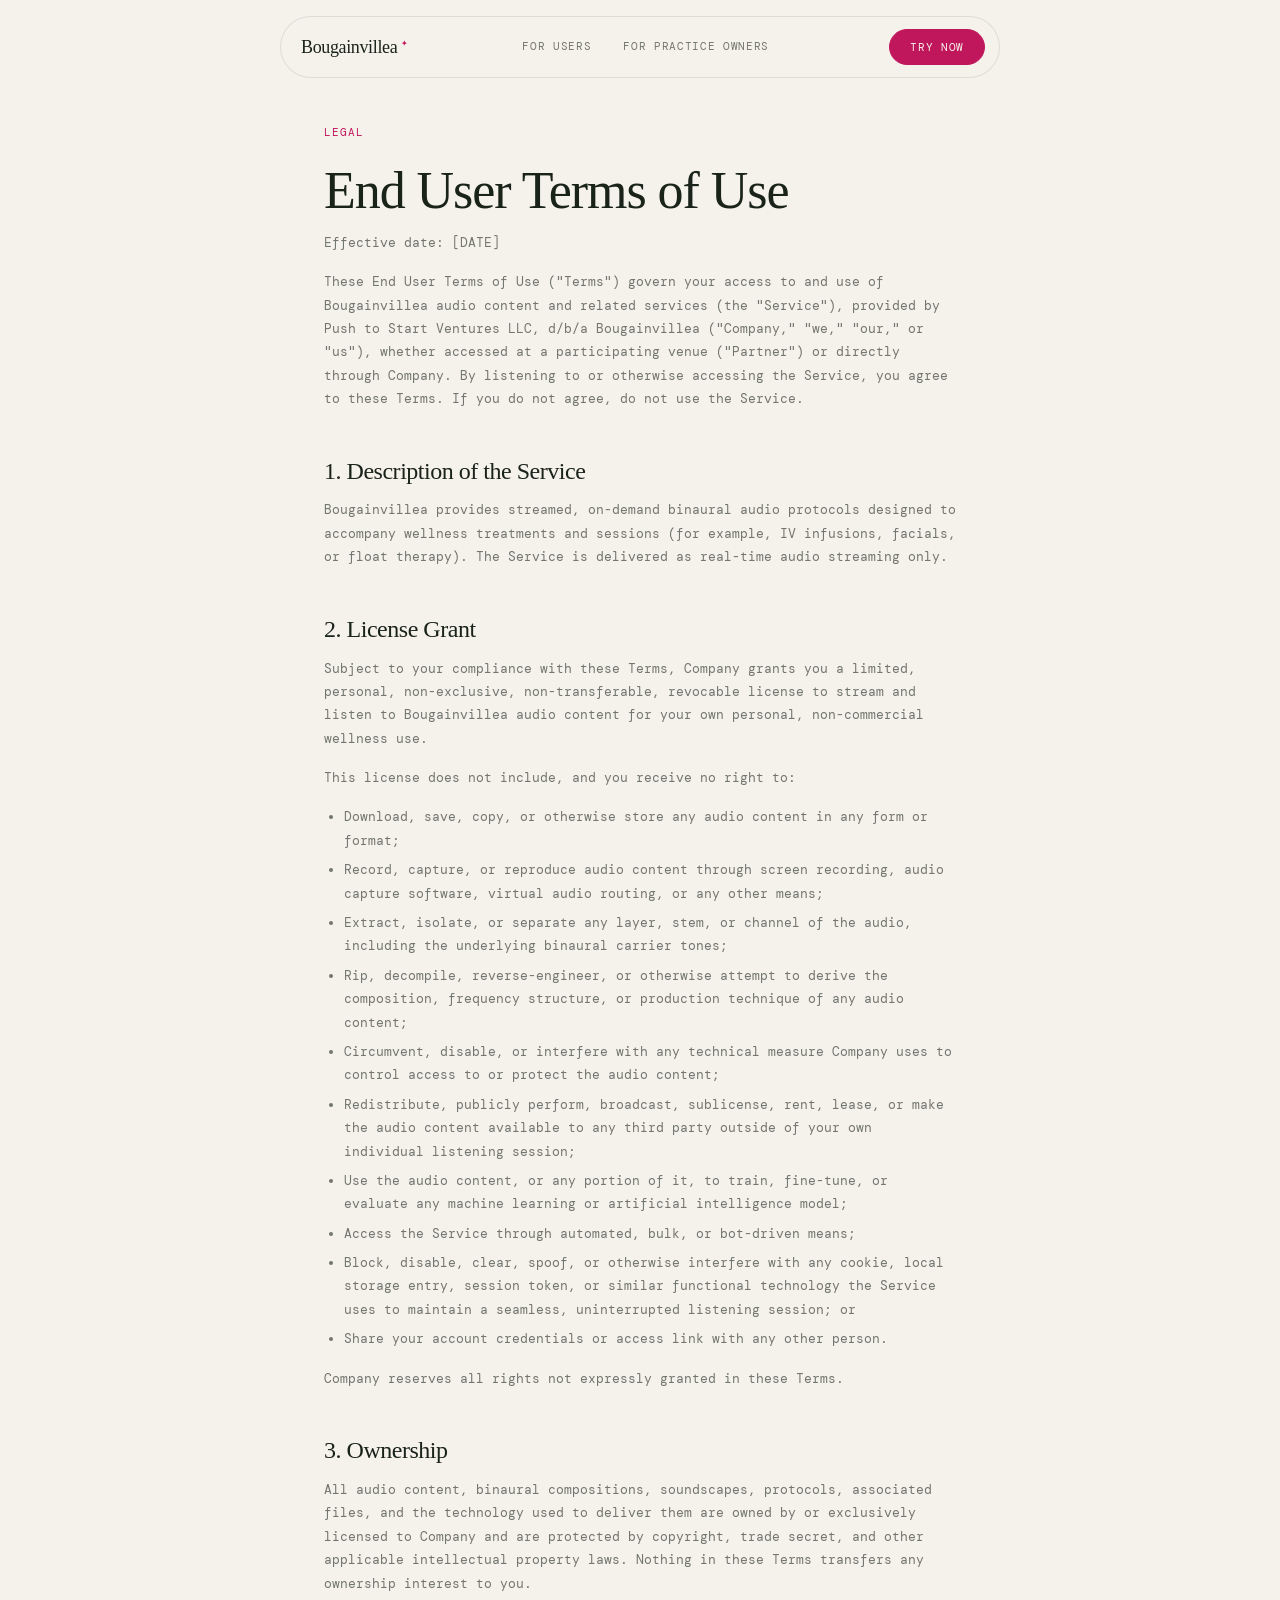
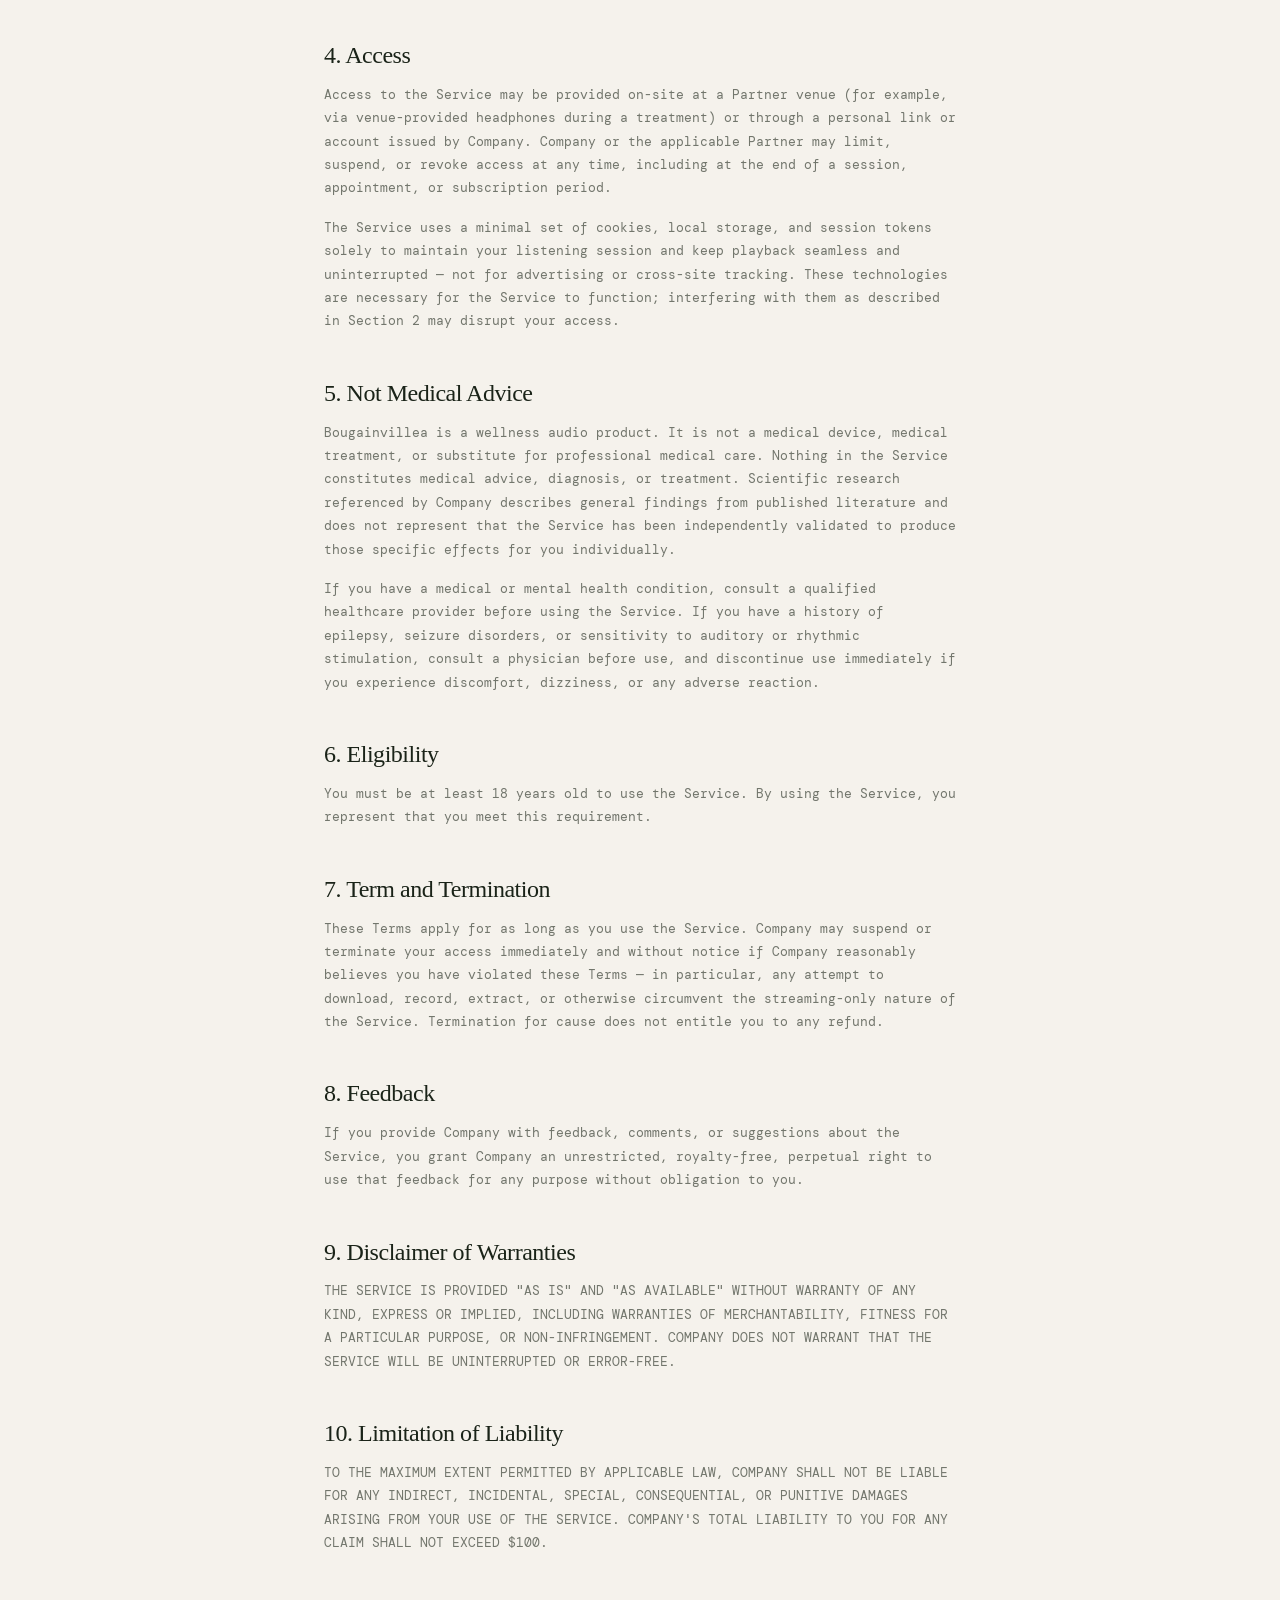
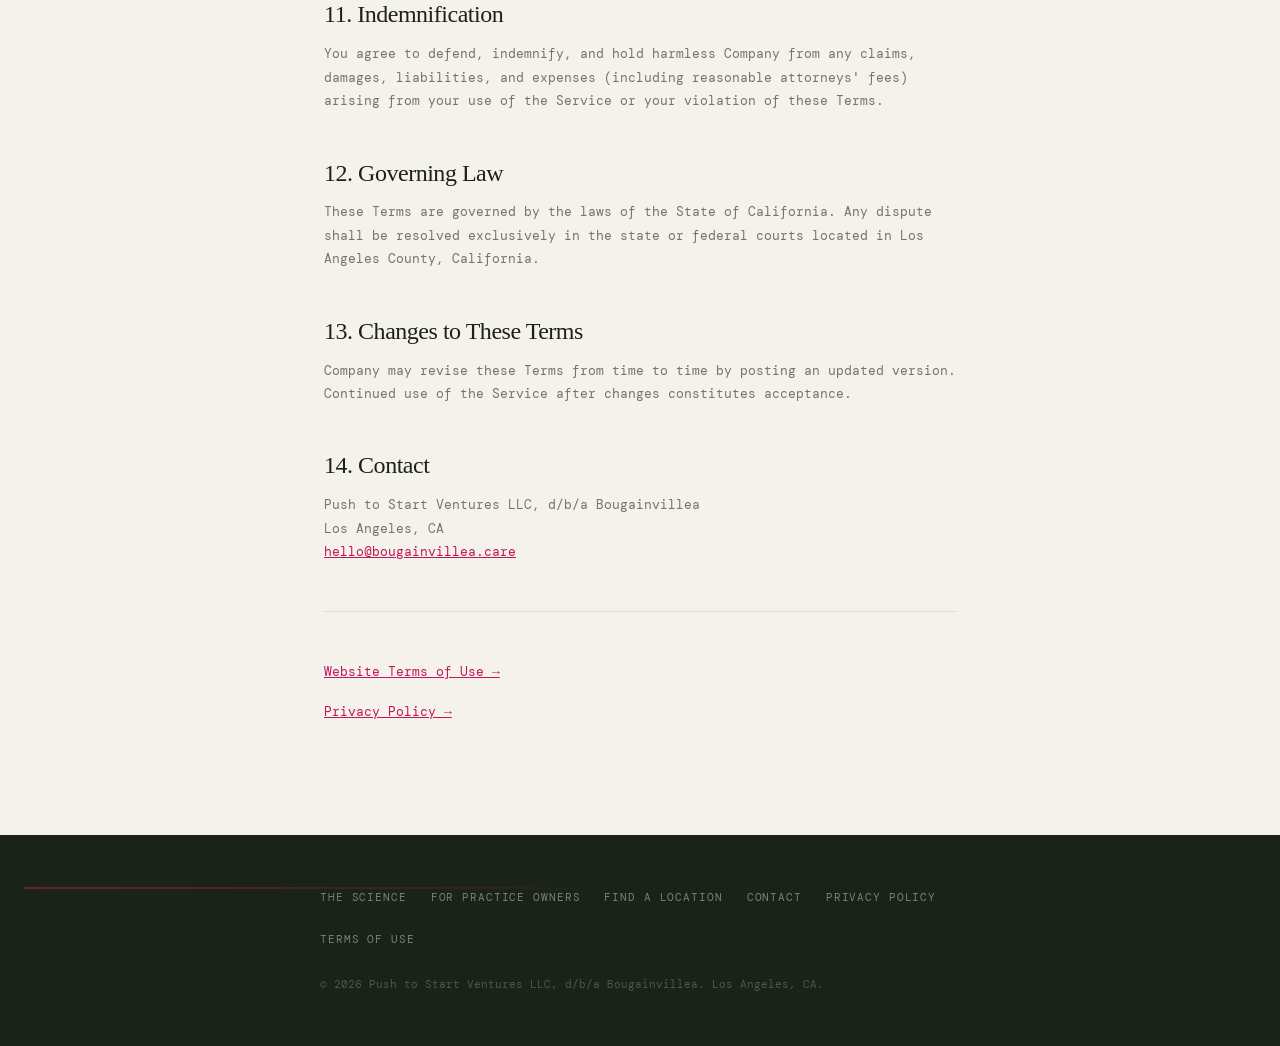
==== end-user-terms.html @ 132692da "Pre-launch fixes: entity name, contact email, terms rewrite, disclaimer - Fix mailto:hello@bougainvi" ====
<!DOCTYPE html>
<html lang="en">
<head>
  <meta charset="UTF-8" />
  <meta name="viewport" content="width=device-width, initial-scale=1.0" />
  <title>End User Terms of Use — Bougainvillea</title>
  <meta name="description" content="Terms governing listening sessions with the Bougainvillea audio product." />
  <link rel="stylesheet" href="css/style.css" />
  <style>
    .legal { max-width: 680px; margin: 0 auto; padding: calc(var(--nav-h) + 64px) 24px 96px; }
    .legal__eyebrow { font-family: var(--mono); font-size: 11px; letter-spacing: 0.10em; text-transform: uppercase; color: var(--bloom); display: block; margin-bottom: 20px; }
    .legal__title { font-family: var(--serif); font-size: clamp(36px, 6vw, 52px); font-weight: 400; line-height: 1.1; color: var(--ink); margin-bottom: 12px; }
    .legal__date { font-family: var(--mono); font-size: 11px; color: var(--ink-60); margin-bottom: 56px; }
    .legal h2 { font-family: var(--serif); font-size: 24px; font-weight: 500; color: var(--ink); margin: 48px 0 14px; }
    .legal p { font-family: var(--mono); font-size: 13px; line-height: 1.8; color: var(--ink-60); margin-bottom: 16px; }
    .legal ul { font-family: var(--mono); font-size: 13px; line-height: 1.8; color: var(--ink-60); padding-left: 20px; margin-bottom: 16px; }
    .legal ul li { margin-bottom: 6px; }
    .legal a { color: var(--bloom); text-decoration: underline; }
    .legal hr { border: none; border-top: 1px solid var(--ink-10); margin: 48px 0; }
  </style>
</head>
<body>

  <nav class="nav" aria-label="Main navigation">
    <div class="nav__row">
      <a href="index.html" class="nav__logo">Bougainvillea</a>
      <div class="nav__links">
        <a href="index.html" class="nav__tab">For Users</a>
        <a href="operators.html" class="nav__tab">For Practice Owners</a>
      </div>
      <button class="nav__cta" onclick="window.location='index.html'">Try Now</button>
    </div>
  </nav>

  <main>
    <div class="legal">

      <span class="legal__eyebrow">Legal</span>
      <h1 class="legal__title">End User Terms of Use</h1>
      <p class="legal__date">Effective date: [DATE]</p>

      <p>These End User Terms of Use ("Terms") govern your access to and use of Bougainvillea audio content and related services (the "Service"), provided by Push to Start Ventures LLC, d/b/a Bougainvillea ("Company," "we," "our," or "us"), whether accessed at a participating venue ("Partner") or directly through Company. By listening to or otherwise accessing the Service, you agree to these Terms. If you do not agree, do not use the Service.</p>

      <h2>1. Description of the Service</h2>
      <p>Bougainvillea provides streamed, on-demand binaural audio protocols designed to accompany wellness treatments and sessions (for example, IV infusions, facials, or float therapy). The Service is delivered as real-time audio streaming only.</p>

      <h2>2. License Grant</h2>
      <p>Subject to your compliance with these Terms, Company grants you a limited, personal, non-exclusive, non-transferable, revocable license to stream and listen to Bougainvillea audio content for your own personal, non-commercial wellness use.</p>
      <p>This license does not include, and you receive no right to:</p>
      <ul>
        <li>Download, save, copy, or otherwise store any audio content in any form or format;</li>
        <li>Record, capture, or reproduce audio content through screen recording, audio capture software, virtual audio routing, or any other means;</li>
        <li>Extract, isolate, or separate any layer, stem, or channel of the audio, including the underlying binaural carrier tones;</li>
        <li>Rip, decompile, reverse-engineer, or otherwise attempt to derive the composition, frequency structure, or production technique of any audio content;</li>
        <li>Circumvent, disable, or interfere with any technical measure Company uses to control access to or protect the audio content;</li>
        <li>Redistribute, publicly perform, broadcast, sublicense, rent, lease, or make the audio content available to any third party outside of your own individual listening session;</li>
        <li>Use the audio content, or any portion of it, to train, fine-tune, or evaluate any machine learning or artificial intelligence model;</li>
        <li>Access the Service through automated, bulk, or bot-driven means;</li>
        <li>Block, disable, clear, spoof, or otherwise interfere with any cookie, local storage entry, session token, or similar functional technology the Service uses to maintain a seamless, uninterrupted listening session; or</li>
        <li>Share your account credentials or access link with any other person.</li>
      </ul>
      <p>Company reserves all rights not expressly granted in these Terms.</p>

      <h2>3. Ownership</h2>
      <p>All audio content, binaural compositions, soundscapes, protocols, associated files, and the technology used to deliver them are owned by or exclusively licensed to Company and are protected by copyright, trade secret, and other applicable intellectual property laws. Nothing in these Terms transfers any ownership interest to you.</p>

      <h2>4. Access</h2>
      <p>Access to the Service may be provided on-site at a Partner venue (for example, via venue-provided headphones during a treatment) or through a personal link or account issued by Company. Company or the applicable Partner may limit, suspend, or revoke access at any time, including at the end of a session, appointment, or subscription period.</p>
      <p>The Service uses a minimal set of cookies, local storage, and session tokens solely to maintain your listening session and keep playback seamless and uninterrupted — not for advertising or cross-site tracking. These technologies are necessary for the Service to function; interfering with them as described in Section 2 may disrupt your access.</p>

      <h2>5. Not Medical Advice</h2>
      <p>Bougainvillea is a wellness audio product. It is not a medical device, medical treatment, or substitute for professional medical care. Nothing in the Service constitutes medical advice, diagnosis, or treatment. Scientific research referenced by Company describes general findings from published literature and does not represent that the Service has been independently validated to produce those specific effects for you individually.</p>
      <p>If you have a medical or mental health condition, consult a qualified healthcare provider before using the Service. If you have a history of epilepsy, seizure disorders, or sensitivity to auditory or rhythmic stimulation, consult a physician before use, and discontinue use immediately if you experience discomfort, dizziness, or any adverse reaction.</p>

      <h2>6. Eligibility</h2>
      <p>You must be at least 18 years old to use the Service. By using the Service, you represent that you meet this requirement.</p>

      <h2>7. Term and Termination</h2>
      <p>These Terms apply for as long as you use the Service. Company may suspend or terminate your access immediately and without notice if Company reasonably believes you have violated these Terms — in particular, any attempt to download, record, extract, or otherwise circumvent the streaming-only nature of the Service. Termination for cause does not entitle you to any refund.</p>

      <h2>8. Feedback</h2>
      <p>If you provide Company with feedback, comments, or suggestions about the Service, you grant Company an unrestricted, royalty-free, perpetual right to use that feedback for any purpose without obligation to you.</p>

      <h2>9. Disclaimer of Warranties</h2>
      <p>THE SERVICE IS PROVIDED "AS IS" AND "AS AVAILABLE" WITHOUT WARRANTY OF ANY KIND, EXPRESS OR IMPLIED, INCLUDING WARRANTIES OF MERCHANTABILITY, FITNESS FOR A PARTICULAR PURPOSE, OR NON-INFRINGEMENT. COMPANY DOES NOT WARRANT THAT THE SERVICE WILL BE UNINTERRUPTED OR ERROR-FREE.</p>

      <h2>10. Limitation of Liability</h2>
      <p>TO THE MAXIMUM EXTENT PERMITTED BY APPLICABLE LAW, COMPANY SHALL NOT BE LIABLE FOR ANY INDIRECT, INCIDENTAL, SPECIAL, CONSEQUENTIAL, OR PUNITIVE DAMAGES ARISING FROM YOUR USE OF THE SERVICE. COMPANY'S TOTAL LIABILITY TO YOU FOR ANY CLAIM SHALL NOT EXCEED $100.</p>

      <h2>11. Indemnification</h2>
      <p>You agree to defend, indemnify, and hold harmless Company from any claims, damages, liabilities, and expenses (including reasonable attorneys' fees) arising from your use of the Service or your violation of these Terms.</p>

      <h2>12. Governing Law</h2>
      <p>These Terms are governed by the laws of the State of California. Any dispute shall be resolved exclusively in the state or federal courts located in Los Angeles County, California.</p>

      <h2>13. Changes to These Terms</h2>
      <p>Company may revise these Terms from time to time by posting an updated version. Continued use of the Service after changes constitutes acceptance.</p>

      <h2>14. Contact</h2>
      <p>Push to Start Ventures LLC, d/b/a Bougainvillea<br>Los Angeles, CA<br><a href="mailto:hello@bougainvillea.care">hello@bougainvillea.care</a></p>

      <hr>
      <p><a href="terms.html">Website Terms of Use →</a></p>
      <p><a href="privacy.html">Privacy Policy →</a></p>

    </div>
  </main>

  <footer class="footer">
    <div class="footer__inner">
      <nav class="footer__links" aria-label="Footer navigation">
        <a href="index.html#science" class="footer__link">The Science</a>
        <a href="operators.html" class="footer__link">For Practice Owners</a>
        <a href="index.html#locations" class="footer__link">Find a Location</a>
        <a href="mailto:hello@bougainvillea.care" class="footer__link">Contact</a>
        <a href="privacy.html" class="footer__link">Privacy Policy</a>
        <a href="terms.html" class="footer__link">Terms of Use</a>
      </nav>
      <p class="footer__copy">© 2026 Push to Start Ventures LLC, d/b/a Bougainvillea. Los Angeles, CA.</p>
    </div>
  </footer>

</body>
</html>
---- css/style.css ----
/* ============================================================
   BOUGAINVILLEA — Shared Stylesheet
   Base:  #f5f2ec (parchment) / #1a2318 (forest ink)
   Bloom: #c0175c (bougainvillea magenta) — used as accent pops
   Type:  Cormorant Garant (editorial serif) + DM Mono
   ============================================================ */

@import url('https://fonts.googleapis.com/css2?family=Cormorant+Garant:ital,wght@0,300;0,400;0,500;0,600;1,300;1,400;1,500&family=DM+Mono:wght@300;400&display=swap');

/* ── Reset & Base ─────────────────────────────────── */
*, *::before, *::after { box-sizing: border-box; margin: 0; padding: 0; }

:root {
  --cream:   #f5f2ec;
  --ink:     #1a2318;
  --forest:  #3d5c3a;
  --mid:     #6b7f68;
  --bloom:   #c0175c;   /* bougainvillea magenta */
  --bloom-20: rgba(192,23,92,0.18);
  --ink-10:  rgba(26,35,24,0.10);
  --ink-20:  rgba(26,35,24,0.20);
  --ink-60:  rgba(26,35,24,0.60);

  --serif: 'Cormorant Garant', Georgia, serif;
  --mono:  'DM Mono', 'Courier New', monospace;

  --nav-h: 60px;
}

html { scroll-behavior: smooth; }

body {
  font-family: var(--mono);
  background: var(--cream);
  color: var(--ink);
  font-size: 14px;
  line-height: 1.6;
  -webkit-font-smoothing: antialiased;
}

img { display: block; width: 100%; height: 100%; object-fit: cover; }
a { color: inherit; text-decoration: none; }
button { cursor: pointer; border: none; background: none; font-family: inherit; }

/* ── Floating Nav ─────────────────────────────────── */
.nav {
  position: fixed;
  top: 16px;
  left: 50%;
  transform: translateX(-50%);
  z-index: 100;
  width: calc(100% - 32px);
  max-width: 720px;
  display: flex;
  flex-direction: column;
  background: rgba(245,242,236,0.90);
  backdrop-filter: blur(16px);
  -webkit-backdrop-filter: blur(16px);
  border: 1px solid var(--ink-10);
  border-radius: 999px;
  overflow: hidden;
  transition: border-radius 0.35s ease;
}

.nav--open { border-radius: 24px; }

.nav__row {
  display: flex;
  align-items: center;
  justify-content: space-between;
  height: var(--nav-h);
  padding: 0 8px 0 20px;
  flex-shrink: 0;
}

/* ── Demo Player ──────────────────────────────────── */
.nav__player {
  display: flex;
  align-items: center;
  gap: 10px;
  padding: 0 16px;
  max-height: 0;
  opacity: 0;
  pointer-events: none;
  transition: max-height 0.35s ease, opacity 0.25s ease, padding 0.3s ease;
}

.nav--open .nav__player {
  max-height: 56px;
  opacity: 1;
  pointer-events: auto;
  padding: 0 16px 14px;
}

.nav__play-btn {
  width: 30px;
  height: 30px;
  border-radius: 50%;
  background: var(--bloom);
  color: var(--cream);
  font-size: 10px;
  display: flex;
  align-items: center;
  justify-content: center;
  flex-shrink: 0;
  transition: background 0.2s;
}
.nav__play-btn:hover { background: var(--forest); }

.nav__player-meta {
  flex: 1;
  min-width: 0;
  display: flex;
  flex-direction: column;
  gap: 6px;
}

.nav__player-track {
  font-family: var(--mono);
  font-size: 9px;
  letter-spacing: 0.08em;
  text-transform: uppercase;
  color: var(--ink);
  white-space: nowrap;
  overflow: hidden;
  text-overflow: ellipsis;
}

.nav__player-progress {
  width: 100%;
  height: 16px;        /* tall hit area — no padding/margin hacks */
  cursor: pointer;
  position: relative;
}
/* visual rail via pseudo-element so the hit area stays full height */
.nav__player-progress::before {
  content: '';
  position: absolute;
  left: 0; right: 0;
  top: 6.5px; bottom: 6.5px;   /* 3px visible rail centred in 16px */
  background: var(--ink-20);
  border-radius: 999px;
  transition: top 0.15s, bottom 0.15s;
}
.nav__player-progress:hover::before,
.nav__player-progress.seeking::before {
  top: 5.5px; bottom: 5.5px;   /* 5px on hover/drag */
}

.nav__player-fill {
  position: absolute;
  left: 0;
  top: 6.5px; bottom: 6.5px;
  width: 0%;
  background: var(--bloom);
  border-radius: 999px;
  transition: top 0.15s, bottom 0.15s;
}
.nav__player-progress:hover .nav__player-fill,
.nav__player-progress.seeking .nav__player-fill {
  top: 5.5px; bottom: 5.5px;
}

/* Thumb dot on hover / drag */
.nav__player-fill::after {
  content: '';
  position: absolute;
  right: -5px;
  top: 50%;
  width: 10px; height: 10px;
  border-radius: 50%;
  background: var(--bloom);
  transform: translateY(-50%) scale(0);
  transition: transform 0.15s;
}
.nav__player-progress:hover .nav__player-fill::after,
.nav__player-progress.seeking .nav__player-fill::after {
  transform: translateY(-50%) scale(1);
}

.nav__player-time {
  font-family: var(--mono);
  font-size: 9px;
  color: var(--ink-60);
  white-space: nowrap;
  flex-shrink: 0;
}

.nav__player-close {
  font-size: 12px;
  color: var(--ink-60);
  width: 24px;
  height: 24px;
  display: flex;
  align-items: center;
  justify-content: center;
  border-radius: 50%;
  flex-shrink: 0;
  transition: background 0.2s, color 0.2s;
}
.nav__player-close:hover { background: var(--ink-10); color: var(--ink); }

.nav__logo {
  font-family: var(--serif);
  font-size: 18px;
  font-weight: 500;
  letter-spacing: -0.02em;
  color: var(--ink);
}

/* Small bloom dot after the wordmark — a nod to the flower */
.nav__logo::after {
  content: '✦';
  font-size: 8px;
  color: var(--bloom);
  vertical-align: super;
  margin-left: 4px;
  line-height: 0;
}

.nav__links {
  display: flex;
  align-items: center;
  gap: 4px;
}

.nav__tab {
  font-family: var(--mono);
  font-size: 11px;
  letter-spacing: 0.06em;
  text-transform: uppercase;
  padding: 6px 14px;
  border-radius: 999px;
  color: var(--ink-60);
  transition: background 0.2s, color 0.2s;
}

.nav__tab:hover { background: var(--ink-10); color: var(--ink); }

.nav__tab.active {
  display: none;
}

.nav__cta {
  font-family: var(--mono);
  font-size: 11px;
  letter-spacing: 0.06em;
  text-transform: uppercase;
  padding: 10px 20px;
  border-radius: 999px;
  border: 1px solid var(--bloom);
  color: var(--cream);
  background: var(--bloom);
  transition: background 0.2s, color 0.2s, border-color 0.2s;
  white-space: nowrap;
  margin: 6px;
}

.nav__cta:hover {
  background: var(--forest);
  color: var(--cream);
  border-color: var(--forest);
}

/* ── Page Wrapper ─────────────────────────────────── */
.page {
  padding-top: calc(var(--nav-h) + 16px);
}

/* ── Section Primitives ───────────────────────────── */
.section {
  padding: 96px 24px;
  max-width: 100%;
}

.section--dark {
  background: var(--ink);
  color: var(--cream);
  padding: 96px 24px;
}

.inner {
  max-width: 640px;
  margin: 0 auto;
}

/* ── Label / Eyebrow — bloom accent ──────────────── */
.label {
  font-family: var(--mono);
  font-size: 10px;
  letter-spacing: 0.14em;
  text-transform: uppercase;
  color: var(--bloom);          /* pop of magenta */
  margin-bottom: 20px;
  display: flex;
  align-items: center;
  gap: 8px;
}

/* Thin bloom line before label */
.label::before {
  content: '';
  display: inline-block;
  width: 20px;
  height: 1px;
  background: var(--bloom);
  flex-shrink: 0;
}

.section--dark .label {
  color: rgba(224,100,155,0.85);   /* bloom lightened for dark bg */
}

.section--dark .label::before {
  background: rgba(224,100,155,0.85);
}

/* The hero eyebrow doesn't use .label, stays subtle */
.hero__eyebrow {
  font-family: var(--mono);
  font-size: 10px;
  letter-spacing: 0.14em;
  text-transform: uppercase;
  color: rgba(245,242,236,0.55);
  margin-bottom: 20px;
  display: flex;
  align-items: center;
  gap: 8px;
}

.hero__eyebrow::before {
  content: '';
  display: inline-block;
  width: 16px;
  height: 1px;
  background: var(--bloom);
  opacity: 0.8;
}

/* ── Headlines ────────────────────────────────────── */
h1, h2, h3 {
  font-family: var(--serif);
  font-weight: 400;
  line-height: 1.08;
  letter-spacing: -0.02em;
}

h1 { font-size: clamp(48px, 12vw, 88px); }
h2 { font-size: clamp(36px, 8vw, 64px); }
h3 { font-size: clamp(22px, 5vw, 36px); }

/* ── Body Text ────────────────────────────────────── */
.body {
  font-family: var(--mono);
  font-size: 13px;
  line-height: 1.75;
  color: var(--ink-60);
  max-width: 520px;
}

.section--dark .body {
  color: rgba(245,242,236,0.65);
}

/* ── CTA Buttons ──────────────────────────────────── */
.btn {
  display: inline-flex;
  align-items: center;
  gap: 8px;
  font-family: var(--mono);
  font-size: 11px;
  letter-spacing: 0.08em;
  text-transform: uppercase;
  padding: 14px 28px;
  border-radius: 999px;
  border: 1px solid var(--ink);
  color: var(--ink);
  background: transparent;
  transition: background 0.2s, color 0.2s, border-color 0.2s;
  margin-top: 32px;
}

.btn:hover {
  background: var(--bloom);
  border-color: var(--bloom);
  color: var(--cream);
}

.btn--solid {
  background: var(--ink);
  color: var(--cream);
  border-color: var(--ink);
}

.btn--solid:hover {
  background: var(--bloom);
  border-color: var(--bloom);
}

.section--dark .btn {
  border-color: rgba(245,242,236,0.35);
  color: var(--cream);
}

.section--dark .btn:hover {
  background: var(--bloom);
  border-color: var(--bloom);
  color: var(--cream);
}

/* ── Hero ─────────────────────────────────────────── */
/* Pull hero flush to top, overriding .page padding */
.hero {
  margin-top: calc(-1 * (var(--nav-h) + 16px));
}

.hero .btn {
  background: var(--bloom);
  border-color: var(--bloom);
  color: var(--cream);
}

.hero .btn:hover {
  background: var(--forest);
  border-color: var(--forest);
}

.hero {
  position: relative;
  min-height: 100svh;
  display: flex;
  flex-direction: column;
  justify-content: flex-start;
  overflow: hidden;
  background: var(--ink);
}

.hero__bg {
  position: absolute;
  inset: 0;
  z-index: 0;
}

/* Higher saturation so bougainvillea magenta bleeds through */
.hero__bg img {
  width: 100%;
  height: 100%;
  object-fit: cover;
  filter: saturate(0.65) brightness(0.72);
}

.hero__overlay {
  position: absolute;
  inset: 0;
  background: linear-gradient(
    to top,
    rgba(26,35,24,0.82) 0%,
    rgba(26,35,24,0.20) 50%,
    transparent 100%
  );
  z-index: 1;
}

.hero__content {
  position: relative;
  z-index: 2;
  padding: calc(var(--nav-h) + 16px + 64px) 24px 60px;
  color: var(--cream);
  width: 100%;
  max-width: 688px;   /* 640px text + 24px padding × 2 — matches .inner */
  margin: 0 auto;
}

.hero__headline {
  font-family: var(--serif);
  font-size: clamp(44px, 13vw, 96px);
  font-weight: 300;
  line-height: 1.0;
  letter-spacing: -0.03em;
  color: var(--cream);
  margin-bottom: 24px;
}

.hero__sub {
  font-family: var(--mono);
  font-size: 13px;
  line-height: 1.75;
  color: rgba(245,242,236,0.72);
  max-width: 400px;
}

/* ── Phase Arc ────────────────────────────────────── */
.phases {
  display: flex;
  flex-wrap: wrap;
  align-items: center;
  gap: 6px;
  margin-top: 28px;
}

.phases__item {
  font-family: var(--mono);
  font-size: 10px;
  letter-spacing: 0.08em;
  text-transform: uppercase;
  padding: 8px 14px;
  border: 1px solid var(--ink-20);
  border-radius: 12px;
  color: var(--ink-60);
  display: inline-flex;
  align-items: center;
  justify-content: center;
  text-align: center;
  max-width: 110px;
  white-space: normal;
  line-height: 1.4;
  flex-shrink: 0;
}

/* Arrow separators get bloom */
.phases__arrow {
  font-size: 11px;
  color: var(--bloom);
  padding: 0 2px;
  line-height: 1;
  flex-shrink: 0;
}

/* ── Pull Quote ───────────────────────────────────── */
.pullquote {
  font-family: var(--serif);
  font-style: italic;
  font-size: clamp(20px, 4vw, 26px);
  line-height: 1.45;
  color: var(--cream);
  border-left: 2px solid var(--bloom);   /* bloom accent */
  padding-left: 24px;
  margin: 52px 0 16px;
}

.pullquote__cite {
  font-family: var(--mono);
  font-size: 10px;
  letter-spacing: 0.1em;
  text-transform: uppercase;
  color: rgba(245,242,236,0.4);
  display: block;
  margin-top: 14px;
  padding-left: 26px;
}

/* ── Science Slider ───────────────────────────────── */
.sci-inner {
  max-width: 760px;
  margin: 0 auto;
}

.sci-header {
  max-width: 560px;
  margin-bottom: 52px;
}

/* Step nav */
.sci-nav {
  display: flex;
  gap: 0;
  border-bottom: 1px solid rgba(245,242,236,0.12);
  margin-bottom: 48px;
  overflow-x: auto;
  -webkit-overflow-scrolling: touch;
  scrollbar-width: none;
}

.sci-nav::-webkit-scrollbar { display: none; }

.sci-nav__tab {
  background: none;
  border: none;
  cursor: pointer;
  padding: 0 24px 20px;
  text-align: left;
  position: relative;
  color: rgba(245,242,236,0.35);
  transition: color 0.2s;
  white-space: nowrap;
  flex-shrink: 0;
}

.sci-nav__tab::after {
  content: '';
  position: absolute;
  bottom: -1px;
  left: 0;
  right: 0;
  height: 2px;
  background: var(--bloom);
  opacity: 0;
  transition: opacity 0.2s;
}

.sci-nav__tab--active,
.sci-nav__tab:hover {
  color: var(--cream);
}

.sci-nav__tab--active::after { opacity: 1; }

.sci-nav__num {
  display: block;
  font-family: var(--mono);
  font-size: 9px;
  letter-spacing: 0.12em;
  color: rgba(224,100,155,0.75);
  margin-bottom: 6px;
}

.sci-nav__tab--active .sci-nav__num,
.sci-nav__tab:hover .sci-nav__num {
  color: rgba(224,100,155,1);
}

.sci-nav__name {
  font-family: var(--mono);
  font-size: 10px;
  letter-spacing: 0.1em;
  text-transform: uppercase;
}

/* Slide content */
.sci-slides {
  min-height: 280px;
}

.sci-slide {
  display: none;
  animation: sci-fade-in 0.35s ease;
}

.sci-slide--active { display: block; }

@keyframes sci-fade-in {
  from { opacity: 0; transform: translateY(10px); }
  to   { opacity: 1; transform: translateY(0); }
}

.sci-slide__topic {
  font-family: var(--mono);
  font-size: 9px;
  letter-spacing: 0.16em;
  text-transform: uppercase;
  color: rgba(224,100,155,0.85);
  display: flex;
  align-items: center;
  gap: 8px;
  margin-bottom: 20px;
}

.sci-slide__topic::before {
  content: '';
  display: inline-block;
  width: 16px;
  height: 1px;
  background: rgba(224,100,155,0.85);
  flex-shrink: 0;
}

.sci-slide__finding {
  font-family: var(--serif);
  font-style: italic;
  font-size: clamp(26px, 5vw, 40px);
  line-height: 1.2;
  color: var(--cream);
  margin: 0 0 28px;
  font-weight: 400;
  border-left: 2px solid var(--bloom);
  padding-left: 24px;
}

.sci-slide__body {
  max-width: 520px;
  margin-bottom: 24px;
}

.sci-slide__cite {
  display: block;
  font-family: var(--mono);
  font-size: 9px;
  letter-spacing: 0.1em;
  text-transform: uppercase;
  color: rgba(245,242,236,0.3);
  line-height: 1.6;
  border-top: 1px solid rgba(245,242,236,0.08);
  padding-top: 20px;
  margin-top: 4px;
  max-width: 520px;
}

.sci-slide__cite em {
  font-style: normal;
  color: rgba(245,242,236,0.45);
}

/* Controls */
.sci-controls {
  display: flex;
  align-items: center;
  gap: 20px;
  margin-top: 40px;
}

.sci-ctrl {
  background: none;
  border: 1px solid rgba(245,242,236,0.2);
  color: rgba(245,242,236,0.5);
  cursor: pointer;
  width: 36px;
  height: 36px;
  border-radius: 50%;
  display: flex;
  align-items: center;
  justify-content: center;
  font-size: 14px;
  transition: border-color 0.2s, color 0.2s, background 0.2s;
  flex-shrink: 0;
}

.sci-ctrl:hover {
  border-color: var(--bloom);
  color: var(--cream);
  background: rgba(192,23,92,0.12);
}

.sci-dots {
  display: flex;
  gap: 8px;
  align-items: center;
}

.sci-dot {
  width: 5px;
  height: 5px;
  border-radius: 50%;
  background: rgba(245,242,236,0.2);
  transition: background 0.2s, transform 0.2s;
}

.sci-dot--active {
  background: var(--bloom);
  transform: scale(1.4);
}

/* ── Image Block ──────────────────────────────────── */
.mobile-iv-break { display: none; }
.mobile-flowers-show { display: none; }

.img-block {
  width: 100%;
  aspect-ratio: 3/2;
  overflow: hidden;
  background: var(--ink-10);
  position: relative;
}

/* Slightly more saturation — let the bougainvillea show */
.img-block img {
  filter: saturate(0.45) brightness(0.96);
  transition: filter 0.8s ease;
}

.img-block:hover img {
  filter: saturate(0.75) brightness(0.96);
}

/* Bloom gradient kiss at bottom edge of image break */
.img-block::after {
  content: '';
  position: absolute;
  inset: auto 0 0 0;
  height: 4px;
  background: linear-gradient(to right, var(--bloom), transparent 60%);
  opacity: 0.6;
  pointer-events: none;
}

/* ── Stats Strip ──────────────────────────────────── */
.stats {
  display: grid;
  grid-template-columns: repeat(2, 1fr);
  gap: 1px;
  background: var(--ink-10);
  border: 1px solid var(--ink-10);
  margin: 40px 0 0;
}

.section--dark .stats {
  background: rgba(245,242,236,0.08);
  border-color: rgba(245,242,236,0.08);
}

.stats__item {
  background: var(--cream);
  padding: 28px 20px;
}

.section--dark .stats__item {
  background: var(--ink);
}

/* Stats numbers get bloom on light backgrounds */
.stats__number {
  font-family: var(--serif);
  font-size: clamp(28px, 7vw, 48px);
  font-weight: 300;
  line-height: 1;
  letter-spacing: -0.02em;
  color: var(--bloom);
}

.section--dark .stats__number { color: var(--cream); }

.stats__label {
  font-family: var(--mono);
  font-size: 10px;
  letter-spacing: 0.08em;
  text-transform: uppercase;
  color: var(--mid);
  margin-top: 8px;
}

.section--dark .stats__label { color: rgba(245,242,236,0.45); }

/* ── Pills ────────────────────────────────────────── */
.pills {
  display: flex;
  flex-wrap: wrap;
  gap: 8px;
  margin-top: 24px;
}

.pill {
  font-family: var(--mono);
  font-size: 10px;
  letter-spacing: 0.08em;
  text-transform: uppercase;
  padding: 7px 16px;
  border: 1px solid var(--ink-20);
  border-radius: 999px;
  color: var(--ink-60);
  transition: border-color 0.2s, color 0.2s;
}

.pill:hover {
  border-color: var(--bloom);
  color: var(--bloom);
}

/* ── Stat Hero — large featured stat ─────────────── */
.stat-hero {
  display: flex;
  align-items: center;
  gap: 20px;
  margin-bottom: 40px;
  padding-bottom: 36px;
  border-bottom: 1px solid var(--ink-10);
}

.stat-hero__number {
  font-family: var(--serif);
  font-size: clamp(72px, 15vw, 108px);
  font-weight: 300;
  line-height: 1;
  letter-spacing: -0.03em;
  color: var(--bloom);
  flex-shrink: 0;
}

.stat-hero__label {
  font-family: var(--mono);
  font-size: 11px;
  letter-spacing: 0.08em;
  text-transform: uppercase;
  color: var(--ink-60);
  max-width: 180px;
  line-height: 1.6;
}

.stat-hero__source {
  font-family: var(--mono);
  font-size: 9px;
  letter-spacing: 0.10em;
  text-transform: uppercase;
  color: var(--ink-20);
  margin-top: 10px;
  display: block;
}

/* ── Pressure Points ──────────────────────────────── */
.how-it-works__image {
  width: 100%;
  border-radius: 12px;
  overflow: hidden;
  max-height: 420px;
}

.how-it-works__image img {
  width: 100%;
  height: 100%;
  object-fit: cover;
  object-position: center 30%;
  display: block;
}

.pressure-list {
  margin-top: 48px;
  display: flex;
  flex-direction: column;
}

.pressure-item {
  padding: 32px 0;
  border-top: 1px solid rgba(245,242,236,0.10);
  display: grid;
  grid-template-columns: 28px 1fr;
  gap: 20px;
  align-items: start;
}

.pressure-item__num {
  font-family: var(--mono);
  font-size: 10px;
  letter-spacing: 0.08em;
  color: var(--bloom);
  opacity: 0.7;
  padding-top: 5px;
}

.pressure-item__title {
  font-family: var(--serif);
  font-size: 22px;
  font-weight: 400;
  color: var(--cream);
  margin-bottom: 10px;
  line-height: 1.2;
}

.pressure-item__body {
  font-family: var(--mono);
  font-size: 12px;
  line-height: 1.75;
  color: rgba(245,242,236,0.58);
}

.pressure-item--featured {
  border-top-color: rgba(192,23,92,0.40) !important;
  padding-left: 0;
}

.pressure-item--featured .pressure-item__num {
  color: var(--bloom);
  opacity: 1;
}

.pressure-item--featured .pressure-item__title {
  color: var(--cream);
}

.pressure-item--featured .pressure-item__body {
  color: rgba(245,242,236,0.75);
}

.pressure-item--featured .integration-list {
  font-family: var(--mono);
  font-size: 10px;
  letter-spacing: 0.06em;
  text-transform: uppercase;
  color: rgba(224,100,155,0.80);
  margin-top: 14px;
  line-height: 1.8;
}

/* ── Operator List ────────────────────────────────── */
.operator-list {
  margin-top: 32px;
  border-top: 1px solid var(--ink-10);
}

.operator-row {
  display: flex;
  align-items: center;
  justify-content: space-between;
  padding: 16px 0;
  border-bottom: 1px solid var(--ink-10);
}

.operator-row__name {
  font-family: var(--serif);
  font-size: 18px;
  font-weight: 400;
}

.operator-row__tier {
  font-family: var(--mono);
  font-size: 10px;
  letter-spacing: 0.08em;
  text-transform: uppercase;
  color: var(--bloom);
}

/* ── Two-col layout ───────────────────────────────── */
.two-col {
  display: grid;
  grid-template-columns: 1fr;
  gap: 0;
}

@media (min-width: 680px) {
  .two-col { grid-template-columns: 1fr 1fr; }
}

.two-col__text {
  padding: 72px 32px;
  display: flex;
  flex-direction: column;
  justify-content: center;
}

.two-col__image {
  aspect-ratio: 1/1;
  overflow: hidden;
  position: relative;
}

.two-col__image img {
  filter: saturate(0.5) brightness(0.95);
  transition: filter 0.8s ease;
}

.two-col__image:hover img {
  filter: saturate(0.8);
}

@media (min-width: 680px) {
  .two-col__image { aspect-ratio: auto; min-height: 520px; }
}

/* ── Footer ───────────────────────────────────────── */
.footer {
  background: var(--ink);
  color: var(--cream);
  padding: 52px 24px;
}

.footer__inner {
  max-width: 640px;
  margin: 0 auto;
  display: flex;
  flex-direction: column;
  gap: 28px;
}

/* Small bloom accent bar at footer top */
.footer::before {
  content: '';
  display: block;
  width: 100%;
  height: 2px;
  background: linear-gradient(to right, var(--bloom) 0%, transparent 50%);
  opacity: 0.5;
  margin-bottom: 0;
}

.footer__links {
  display: flex;
  flex-wrap: wrap;
  gap: 24px;
}

.footer__link {
  font-family: var(--mono);
  font-size: 11px;
  letter-spacing: 0.08em;
  text-transform: uppercase;
  color: rgba(245,242,236,0.45);
  transition: color 0.2s;
}

.footer__link:hover { color: var(--cream); }

.footer__copy {
  font-family: var(--mono);
  font-size: 11px;
  color: rgba(245,242,236,0.25);
}

/* ── Bloom divider — used between major sections ──── */
.bloom-divider {
  display: block;
  width: 32px;
  height: 2px;
  background: var(--bloom);
  margin-bottom: 28px;
}

/* ── Utility ──────────────────────────────────────── */
.mt-8  { margin-top: 8px; }
.mt-16 { margin-top: 16px; }
.mt-24 { margin-top: 24px; }
.mt-32 { margin-top: 32px; }
.mt-48 { margin-top: 48px; }

/* ── Pill Groups (dark section) ───────────────────── */
.pill-groups {
  display: flex;
  flex-direction: column;
  gap: 28px;
  margin-top: 48px;
}

.pill-group__label {
  font-family: var(--mono);
  font-size: 9px;
  letter-spacing: 0.14em;
  text-transform: uppercase;
  color: rgba(245,242,236,0.28);
  display: block;
  margin-bottom: 10px;
}

.pill-group .pills {
  margin-top: 0;
}

/* Dark variant pill — used inside .section--dark */
.dark-pill {
  border-color: rgba(245,242,236,0.18);
  color: rgba(245,242,236,0.65);
}

.dark-pill:hover {
  border-color: rgba(224,100,155,0.60);
  color: rgba(224,100,155,1);
}

/* ── Hero scroll link (secondary action below hero CTA) */
.hero__scroll-link {
  display: inline-block;
  margin-top: 16px;
  margin-left: 4px;
  font-family: var(--mono);
  font-size: 10px;
  letter-spacing: 0.08em;
  text-transform: uppercase;
  color: rgba(245,242,236,0.50);
  text-decoration: none;
  transition: color 0.2s;
}
.hero__scroll-link:hover { color: rgba(245,242,236,0.85); }

/* ── Science section CTA ──────────────────────────── */
.sci-cta {
  margin-top: 40px;
  padding-top: 40px;
  border-top: 1px solid rgba(245,242,236,0.08);
}

.sci-disclaimer {
  font-family: var(--mono);
  font-size: 11px;
  line-height: 1.8;
  color: rgba(245,242,236,0.45);
  max-width: 520px;
  margin-bottom: 24px;
}

/* ── Phases label ─────────────────────────────────── */
.phases__label {
  font-family: var(--mono);
  font-size: 10px;
  letter-spacing: 0.1em;
  text-transform: uppercase;
  color: var(--ink-60);
  margin-bottom: 14px;
  display: block;
}

/* ── Mobile refinements ───────────────────────────── */
@media (max-width: 480px) {
  /* Nav — single tab + CTA fits cleanly */
  .nav__row { padding: 0 4px 0 16px; }
  .nav__player { padding: 0 12px; }
  .nav--open .nav__player { padding: 0 12px 12px; }
  .nav__logo { font-size: 15px; }
  .nav__tab { font-size: 9px; letter-spacing: 0.04em; padding: 5px 10px; }
  .nav__cta { padding: 8px 14px; margin: 4px; font-size: 10px; }

  /* Hero — tighter height, fix content padding */
  .hero { min-height: 75svh; }
  .hero__content { padding: calc(var(--nav-h) + 16px + 28px) 20px 44px; }

  /* Sections */
  .section, .section--dark { padding: 56px 20px; }

  /* Phases — horizontal scroll to preserve arrows */
  .phases { flex-wrap: nowrap; overflow-x: auto; -webkit-overflow-scrolling: touch; scrollbar-width: none; padding-bottom: 8px; }
  .phases::-webkit-scrollbar { display: none; }

  /* Stats */
  .stats { grid-template-columns: 1fr 1fr; }

  /* Two-col */
  .two-col__text { padding: 40px 20px; }
  .two-col__image { display: none; }

  /* Mobile-only IV session image swap */
  .mobile-iv-break { display: block; }
  /* Flowers image: hide at original position, show above locations */
  .mobile-flowers-hide { display: none; }
  .mobile-flowers-show { display: block; }

  /* Pressure items */
  .pressure-item { padding: 22px 0; }
  .pressure-item__title { font-size: 19px; }

  /* Science slider */
  .sci-inner { padding: 0 4px; }
  .sci-nav__tab { padding: 0 16px 18px; }
  .sci-slide__finding { font-size: clamp(22px, 6vw, 34px); }

  /* Stat hero — keeps number readable without overflowing */
  .stat-hero { flex-direction: column; align-items: flex-start; gap: 12px; }
  .stat-hero__number { font-size: clamp(64px, 18vw, 96px); }
  .stat-hero__label { max-width: 100%; font-size: 10px; }

  /* Pill groups — readable spacing on small screens */
  .pill-groups { gap: 22px; margin-top: 36px; }
  .pill-group__label { font-size: 8px; }
  .pill { font-size: 9px; padding: 6px 13px; }

  /* Body text — slightly more readable */
  .body { font-size: 12px; }
  .pressure-item__body { font-size: 11px; }
  .hero__sub { font-size: 12px; }

  /* Modal — full-width sheet on mobile */
  .modal__panel { border-radius: 20px 20px 0 0; padding: 36px 24px 48px; }
  .modal { align-items: flex-end; padding: 0; }
}

/* ── Modal ─────────────────────────────────────────── */
.modal {
  position: fixed;
  inset: 0;
  z-index: 200;
  background: rgba(26,35,24,0.70);
  backdrop-filter: blur(10px);
  -webkit-backdrop-filter: blur(10px);
  display: flex;
  align-items: center;
  justify-content: center;
  padding: 24px;
}

.modal[hidden] { display: none; }

.modal__panel {
  background: var(--cream);
  border-radius: 20px;
  padding: 48px 44px;
  width: 100%;
  max-width: 460px;
  max-height: 92vh;
  overflow-y: auto;
  outline: none;
  position: relative;
}

.modal__close {
  position: absolute;
  top: 18px;
  right: 20px;
  background: none;
  border: none;
  cursor: pointer;
  color: var(--ink-60);
  font-size: 18px;
  line-height: 1;
  padding: 6px;
  transition: color 0.2s;
}
.modal__close:hover { color: var(--ink); }

.modal__eyebrow {
  font-family: var(--mono);
  font-size: 9px;
  letter-spacing: 0.14em;
  text-transform: uppercase;
  color: var(--bloom);
  margin-bottom: 12px;
  display: flex;
  align-items: center;
  gap: 8px;
}
.modal__eyebrow::before {
  content: '';
  display: inline-block;
  width: 16px;
  height: 1px;
  background: var(--bloom);
  flex-shrink: 0;
}

.modal__title {
  font-family: var(--serif);
  font-size: clamp(30px, 7vw, 42px);
  font-weight: 300;
  line-height: 1.05;
  letter-spacing: -0.03em;
  color: var(--ink);
  margin-bottom: 10px;
}

.modal__subtitle {
  font-family: var(--mono);
  font-size: 12px;
  line-height: 1.75;
  color: var(--ink-60);
  margin-bottom: 32px;
  max-width: 340px;
}

.modal__field { margin-bottom: 14px; }

.modal__label {
  display: block;
  font-family: var(--mono);
  font-size: 9px;
  letter-spacing: 0.12em;
  text-transform: uppercase;
  color: var(--ink-60);
  margin-bottom: 6px;
}

.modal__input,
.modal__select {
  width: 100%;
  font-family: var(--mono);
  font-size: 13px;
  color: var(--ink);
  background: transparent;
  border: 1px solid var(--ink-20);
  border-radius: 8px;
  padding: 11px 14px;
  outline: none;
  transition: border-color 0.2s;
  -webkit-appearance: none;
  appearance: none;
}
.modal__input:focus,
.modal__select:focus { border-color: var(--bloom); }

.modal__select {
  background-image: url("data:image/svg+xml,%3Csvg xmlns='http://www.w3.org/2000/svg' width='12' height='7' viewBox='0 0 12 7'%3E%3Cpath d='M1 1l5 5 5-5' stroke='%231a2318' stroke-width='1.5' fill='none' stroke-linecap='round' stroke-linejoin='round'/%3E%3C/svg%3E");
  background-repeat: no-repeat;
  background-position: right 14px center;
  padding-right: 36px;
  cursor: pointer;
  color: var(--ink);
}
.modal__select option { color: var(--ink); background: var(--cream); }

.modal__submit {
  width: 100%;
  margin-top: 20px;
  font-family: var(--mono);
  font-size: 11px;
  letter-spacing: 0.08em;
  text-transform: uppercase;
  padding: 15px 28px;
  border-radius: 999px;
  border: none;
  background: var(--bloom);
  color: var(--cream);
  cursor: pointer;
  transition: background 0.2s, opacity 0.2s;
}
.modal__submit:hover:not(:disabled) { background: var(--forest); }
.modal__submit:disabled { opacity: 0.5; cursor: not-allowed; }

.modal__privacy {
  font-family: var(--mono);
  font-size: 9px;
  letter-spacing: 0.08em;
  text-transform: uppercase;
  color: var(--ink-20);
  text-align: center;
  margin-top: 14px;
}

.modal__success {
  text-align: center;
  padding: 24px 0 8px;
}
.modal__success-icon {
  display: block;
  font-size: 28px;
  color: var(--bloom);
  margin-bottom: 16px;
}
.modal__success h3 {
  font-family: var(--serif);
  font-size: 30px;
  font-weight: 300;
  letter-spacing: -0.02em;
  color: var(--ink);
  margin-bottom: 10px;
}
.modal__success p {
  font-family: var(--mono);
  font-size: 12px;
  line-height: 1.75;
  color: var(--ink-60);
}

.modal__error {
  font-family: var(--mono);
  font-size: 10px;
  letter-spacing: 0.04em;
  color: #b03030;
  margin-top: 12px;
  text-align: center;
  line-height: 1.6;
}
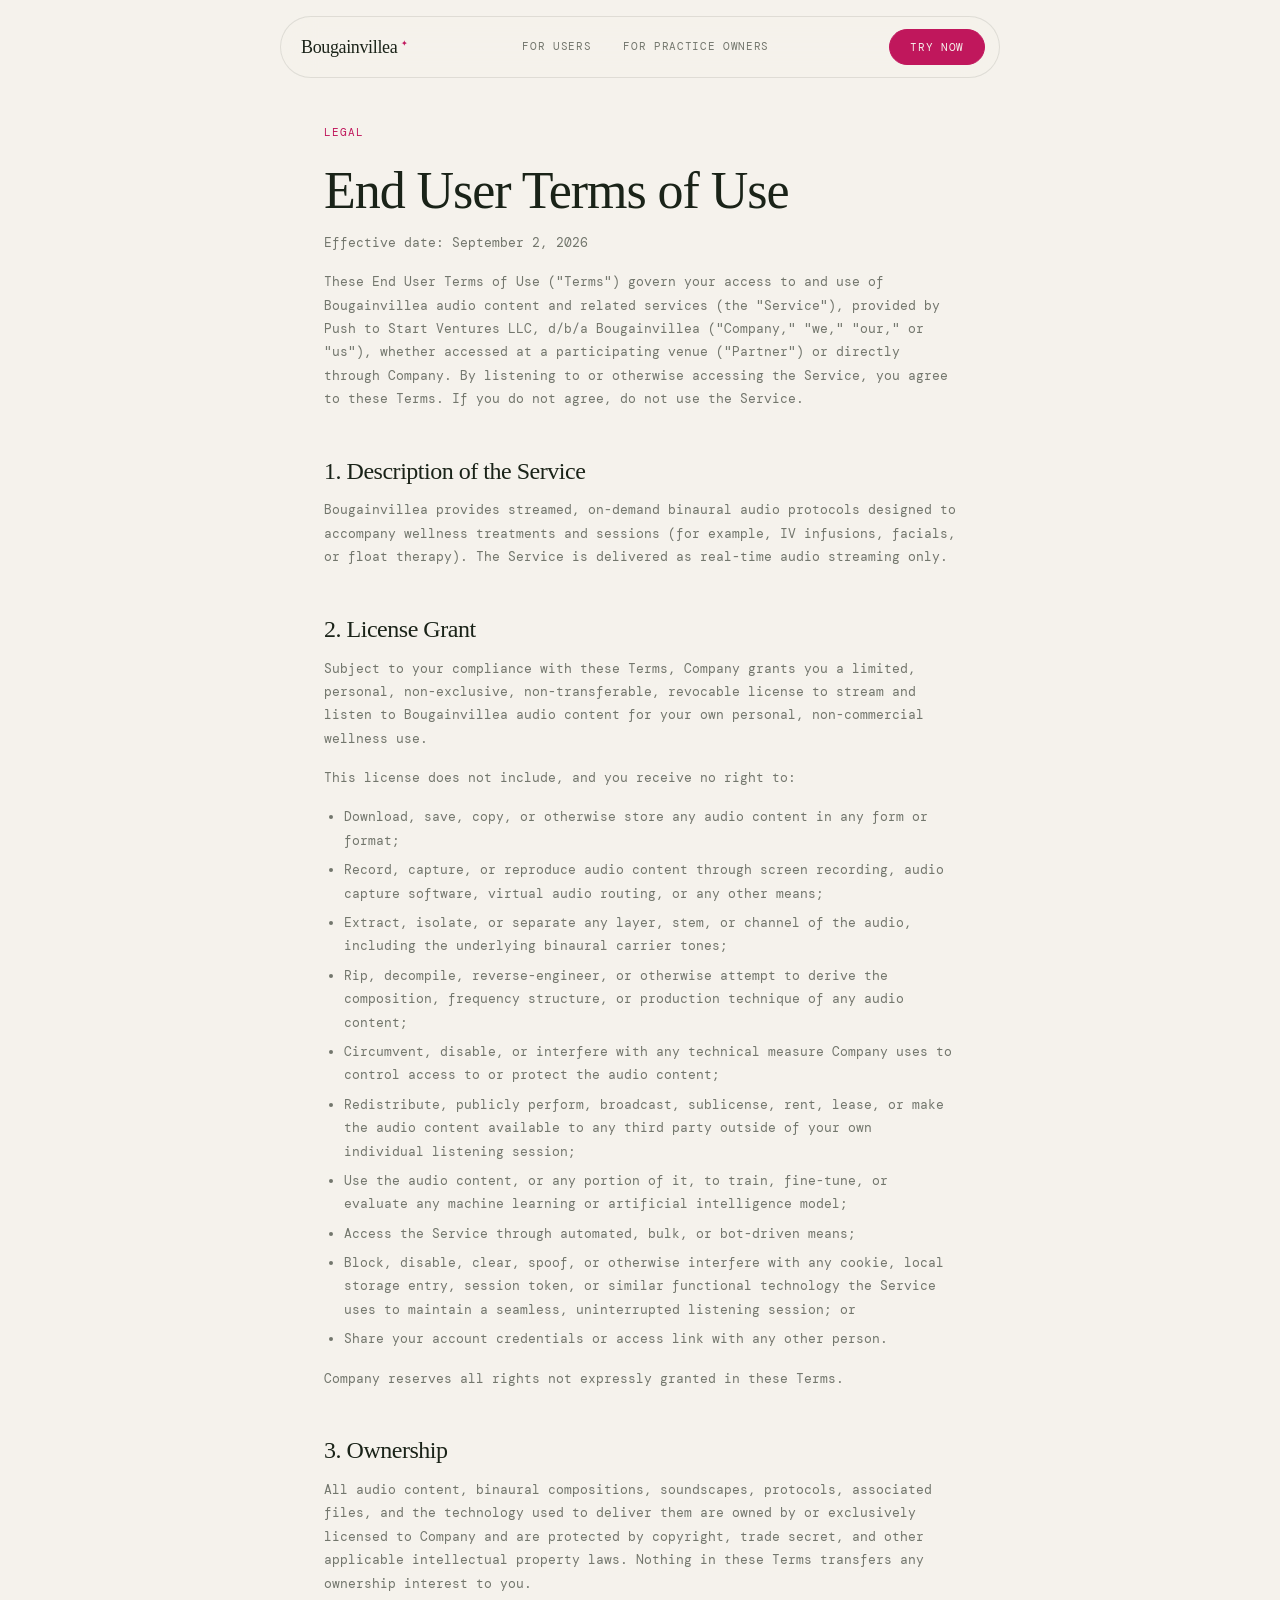
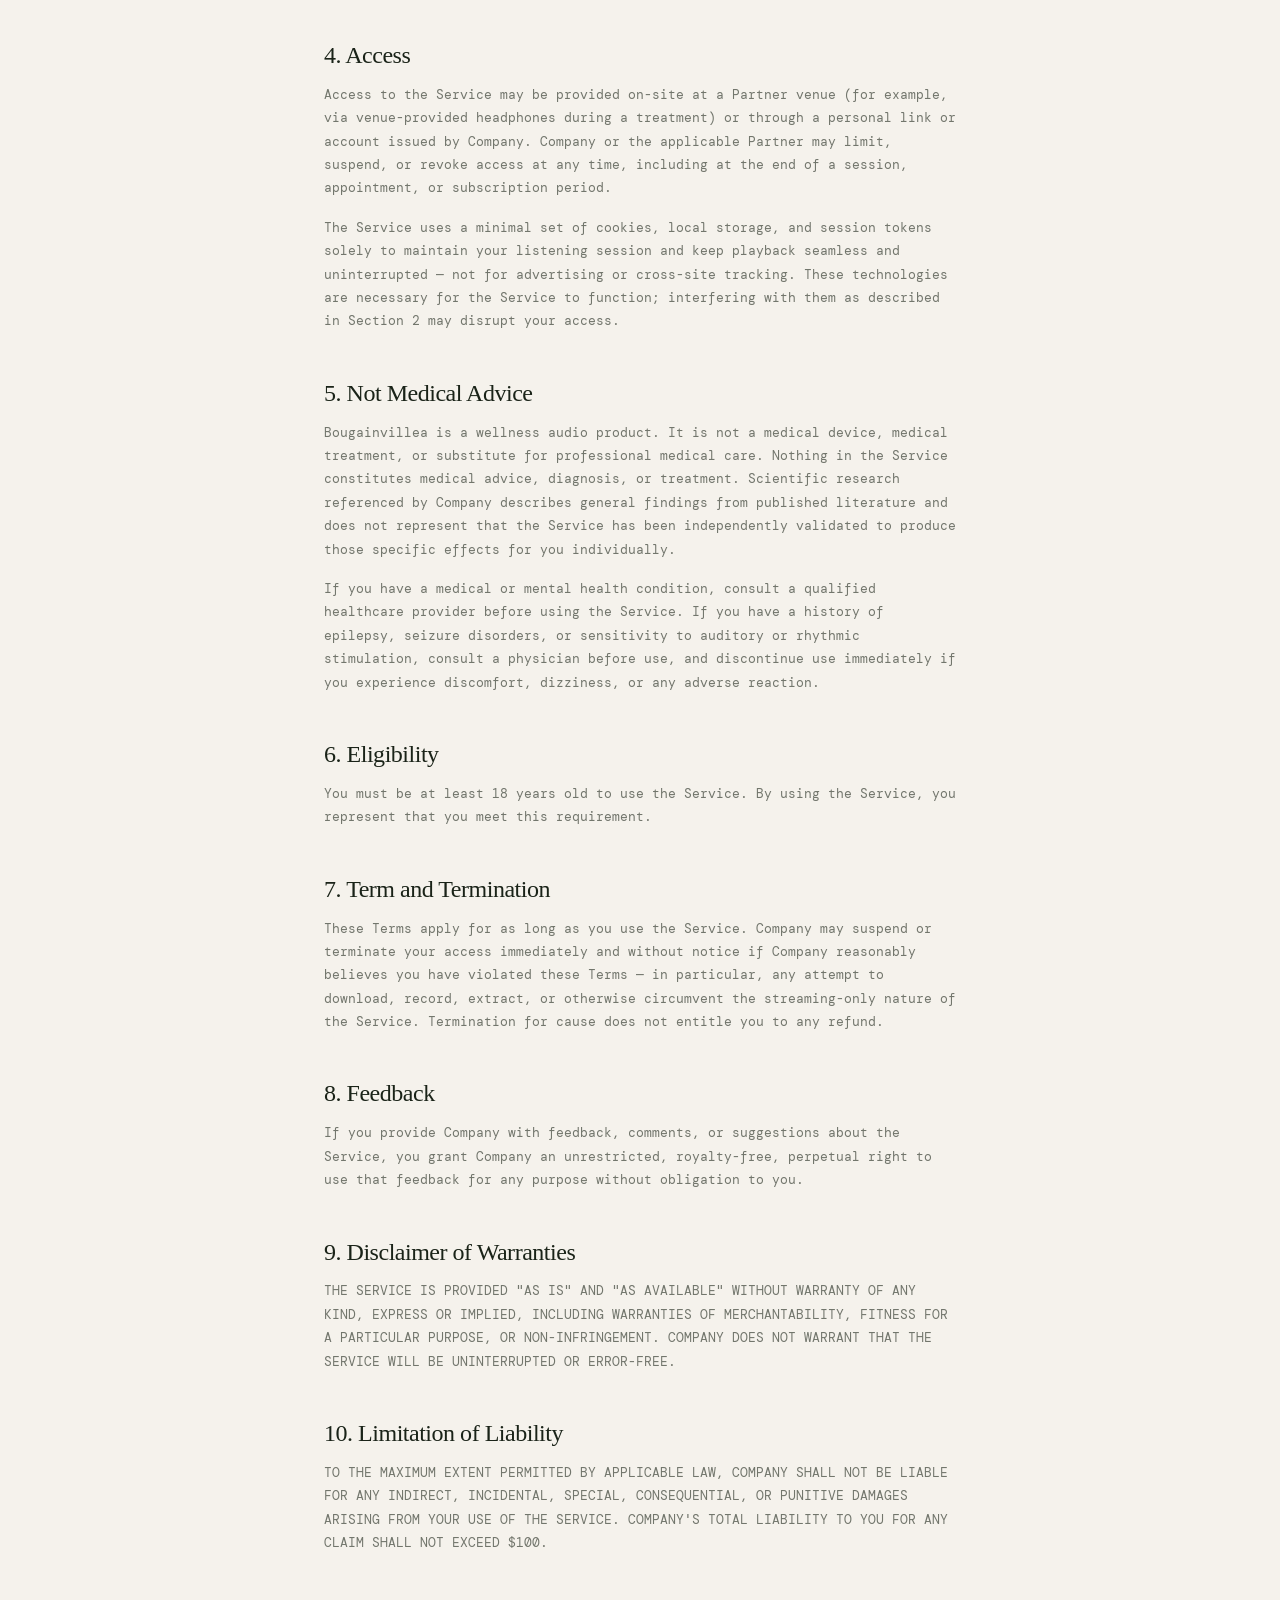
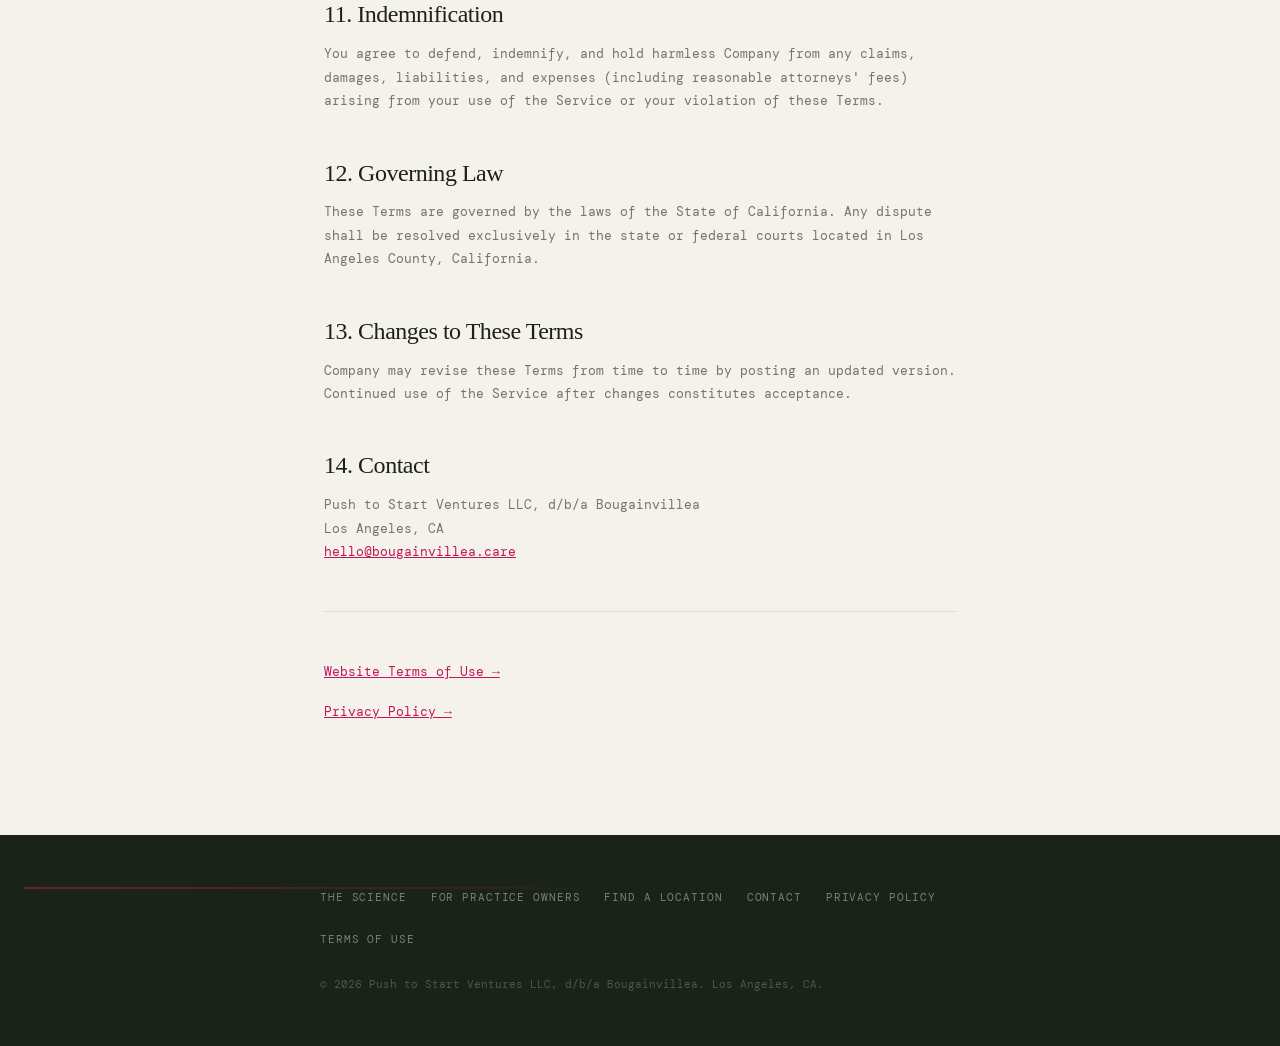
==== commit be23ddb1: "Copy and footer polish: science disclaimer, legal dates, footer layout Trim the science-section disc" ====
--- a/end-user-terms.html
+++ b/end-user-terms.html
@@ -37,7 +37,7 @@
 
       <span class="legal__eyebrow">Legal</span>
       <h1 class="legal__title">End User Terms of Use</h1>
-      <p class="legal__date">Effective date: [DATE]</p>
+      <p class="legal__date">Effective date: September 2, 2026</p>
 
       <p>These End User Terms of Use ("Terms") govern your access to and use of Bougainvillea audio content and related services (the "Service"), provided by Push to Start Ventures LLC, d/b/a Bougainvillea ("Company," "we," "our," or "us"), whether accessed at a participating venue ("Partner") or directly through Company. By listening to or otherwise accessing the Service, you agree to these Terms. If you do not agree, do not use the Service.</p>
 
--- a/css/style.css
+++ b/css/style.css
@@ -1075,6 +1075,11 @@
   gap: 24px;
 }
 
+.footer__legal-group {
+  display: flex;
+  gap: 24px;
+}
+
 .footer__link {
   font-family: var(--mono);
   font-size: 11px;
@@ -1165,7 +1170,7 @@
 
 .sci-disclaimer {
   font-family: var(--mono);
-  font-size: 11px;
+  font-size: 13px;
   line-height: 1.8;
   color: rgba(245,242,236,0.45);
   max-width: 520px;
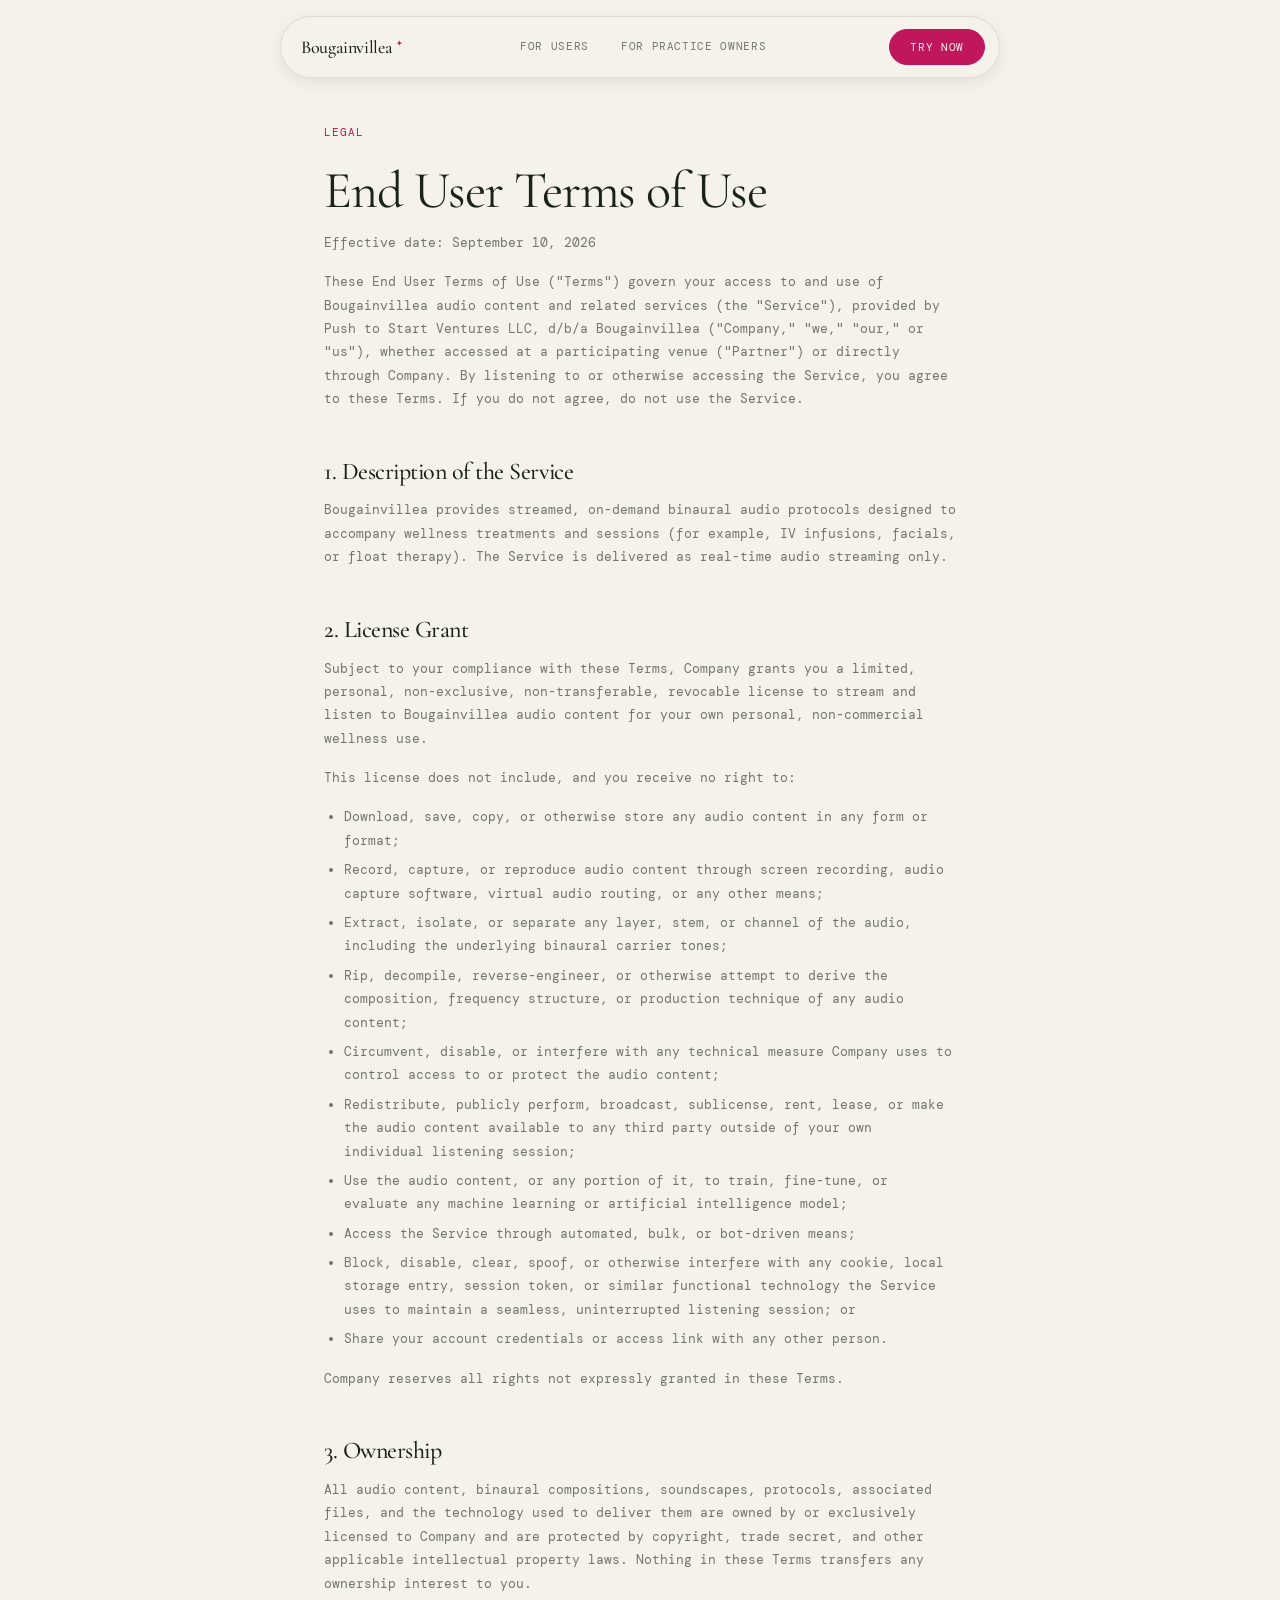
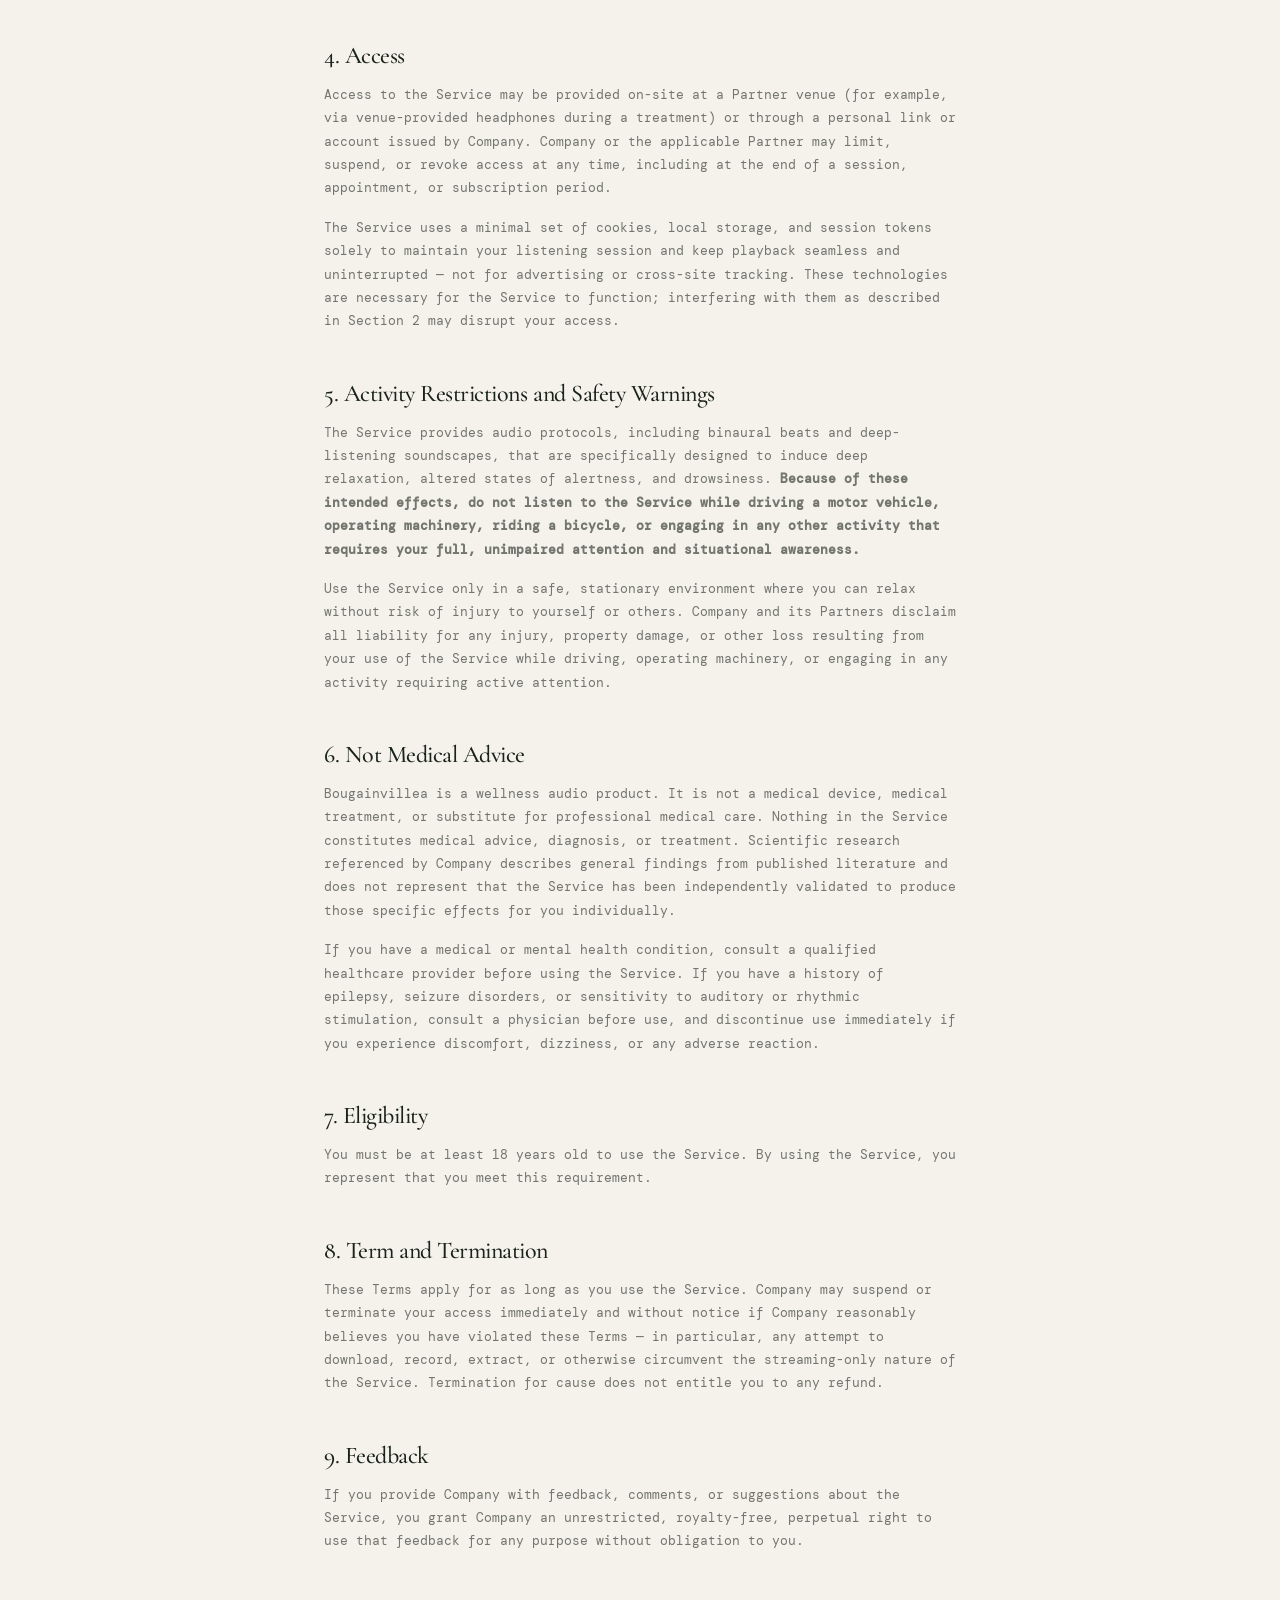
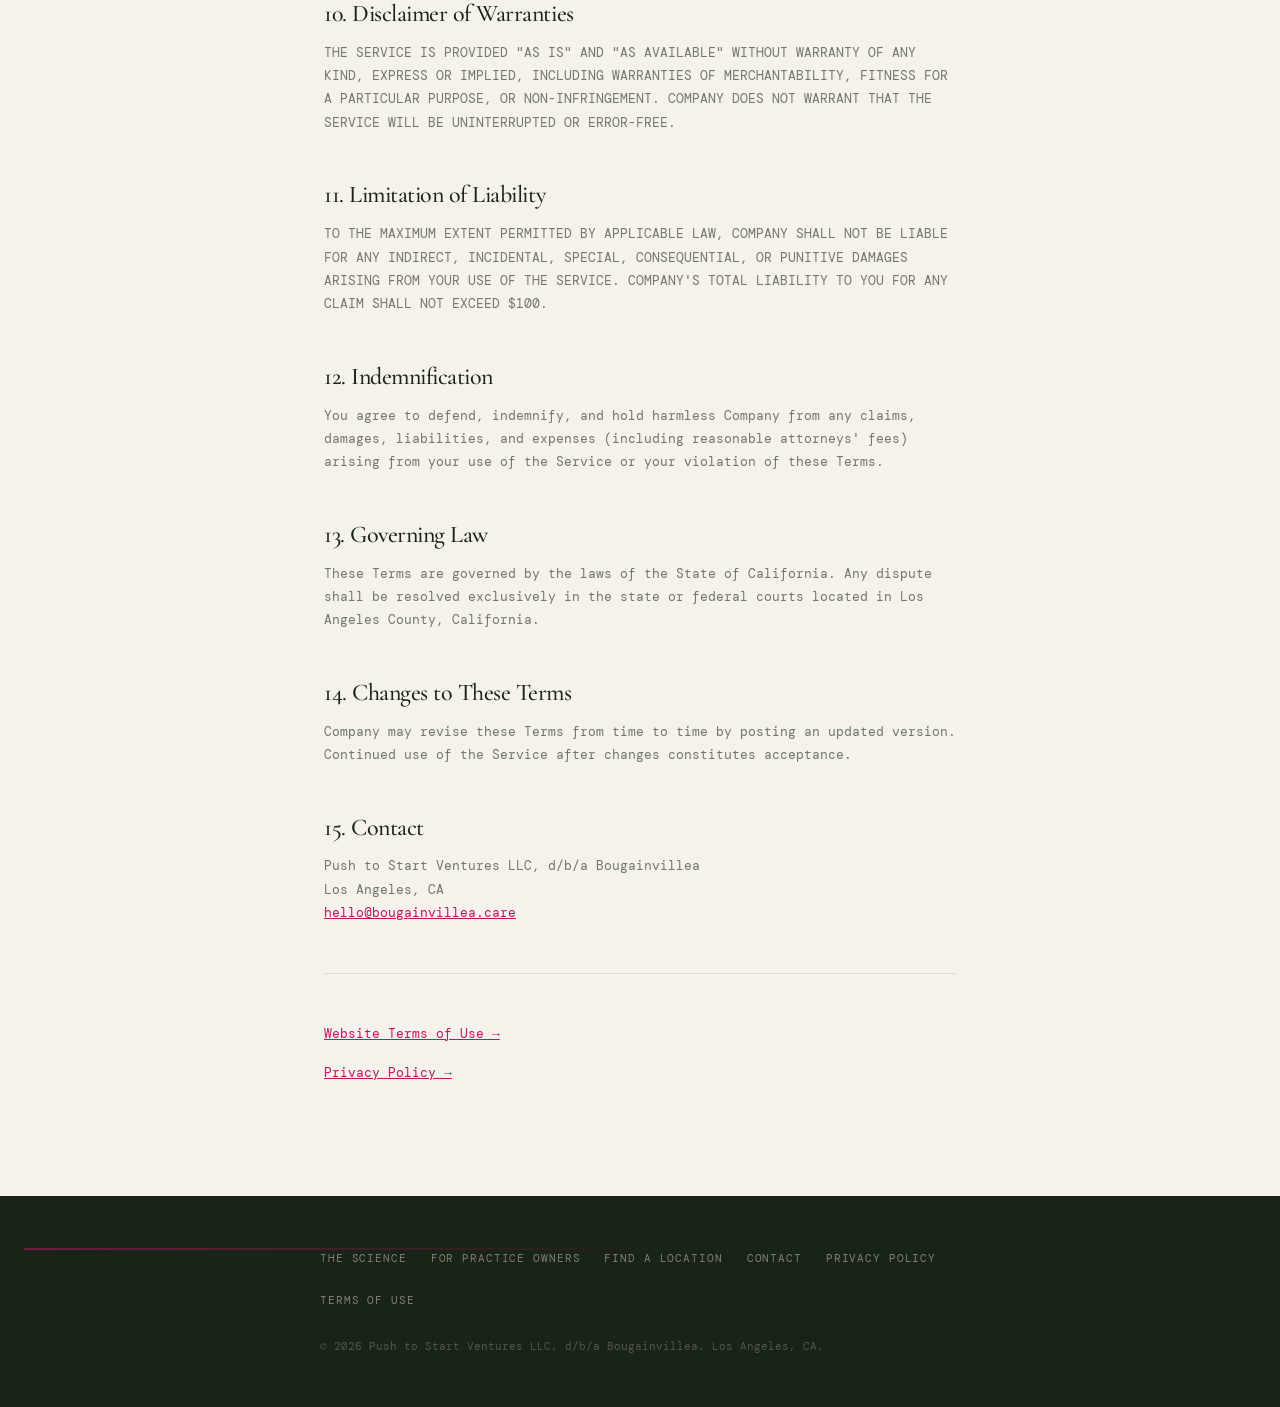
==== commit 27aa1bcd: "Add Activity Restrictions and Safety Warnings section to End User Terms New Section 5 warns against " ====
--- a/end-user-terms.html
+++ b/end-user-terms.html
@@ -37,7 +37,7 @@
 
       <span class="legal__eyebrow">Legal</span>
       <h1 class="legal__title">End User Terms of Use</h1>
-      <p class="legal__date">Effective date: September 2, 2026</p>
+      <p class="legal__date">Effective date: September 10, 2026</p>
 
       <p>These End User Terms of Use ("Terms") govern your access to and use of Bougainvillea audio content and related services (the "Service"), provided by Push to Start Ventures LLC, d/b/a Bougainvillea ("Company," "we," "our," or "us"), whether accessed at a participating venue ("Partner") or directly through Company. By listening to or otherwise accessing the Service, you agree to these Terms. If you do not agree, do not use the Service.</p>
 
@@ -68,35 +68,39 @@
       <p>Access to the Service may be provided on-site at a Partner venue (for example, via venue-provided headphones during a treatment) or through a personal link or account issued by Company. Company or the applicable Partner may limit, suspend, or revoke access at any time, including at the end of a session, appointment, or subscription period.</p>
       <p>The Service uses a minimal set of cookies, local storage, and session tokens solely to maintain your listening session and keep playback seamless and uninterrupted — not for advertising or cross-site tracking. These technologies are necessary for the Service to function; interfering with them as described in Section 2 may disrupt your access.</p>
 
-      <h2>5. Not Medical Advice</h2>
+      <h2>5. Activity Restrictions and Safety Warnings</h2>
+      <p>The Service provides audio protocols, including binaural beats and deep-listening soundscapes, that are specifically designed to induce deep relaxation, altered states of alertness, and drowsiness. <strong>Because of these intended effects, do not listen to the Service while driving a motor vehicle, operating machinery, riding a bicycle, or engaging in any other activity that requires your full, unimpaired attention and situational awareness.</strong></p>
+      <p>Use the Service only in a safe, stationary environment where you can relax without risk of injury to yourself or others. Company and its Partners disclaim all liability for any injury, property damage, or other loss resulting from your use of the Service while driving, operating machinery, or engaging in any activity requiring active attention.</p>
+
+      <h2>6. Not Medical Advice</h2>
       <p>Bougainvillea is a wellness audio product. It is not a medical device, medical treatment, or substitute for professional medical care. Nothing in the Service constitutes medical advice, diagnosis, or treatment. Scientific research referenced by Company describes general findings from published literature and does not represent that the Service has been independently validated to produce those specific effects for you individually.</p>
       <p>If you have a medical or mental health condition, consult a qualified healthcare provider before using the Service. If you have a history of epilepsy, seizure disorders, or sensitivity to auditory or rhythmic stimulation, consult a physician before use, and discontinue use immediately if you experience discomfort, dizziness, or any adverse reaction.</p>
 
-      <h2>6. Eligibility</h2>
+      <h2>7. Eligibility</h2>
       <p>You must be at least 18 years old to use the Service. By using the Service, you represent that you meet this requirement.</p>
 
-      <h2>7. Term and Termination</h2>
+      <h2>8. Term and Termination</h2>
       <p>These Terms apply for as long as you use the Service. Company may suspend or terminate your access immediately and without notice if Company reasonably believes you have violated these Terms — in particular, any attempt to download, record, extract, or otherwise circumvent the streaming-only nature of the Service. Termination for cause does not entitle you to any refund.</p>
 
-      <h2>8. Feedback</h2>
+      <h2>9. Feedback</h2>
       <p>If you provide Company with feedback, comments, or suggestions about the Service, you grant Company an unrestricted, royalty-free, perpetual right to use that feedback for any purpose without obligation to you.</p>
 
-      <h2>9. Disclaimer of Warranties</h2>
+      <h2>10. Disclaimer of Warranties</h2>
       <p>THE SERVICE IS PROVIDED "AS IS" AND "AS AVAILABLE" WITHOUT WARRANTY OF ANY KIND, EXPRESS OR IMPLIED, INCLUDING WARRANTIES OF MERCHANTABILITY, FITNESS FOR A PARTICULAR PURPOSE, OR NON-INFRINGEMENT. COMPANY DOES NOT WARRANT THAT THE SERVICE WILL BE UNINTERRUPTED OR ERROR-FREE.</p>
 
-      <h2>10. Limitation of Liability</h2>
+      <h2>11. Limitation of Liability</h2>
       <p>TO THE MAXIMUM EXTENT PERMITTED BY APPLICABLE LAW, COMPANY SHALL NOT BE LIABLE FOR ANY INDIRECT, INCIDENTAL, SPECIAL, CONSEQUENTIAL, OR PUNITIVE DAMAGES ARISING FROM YOUR USE OF THE SERVICE. COMPANY'S TOTAL LIABILITY TO YOU FOR ANY CLAIM SHALL NOT EXCEED $100.</p>
 
-      <h2>11. Indemnification</h2>
+      <h2>12. Indemnification</h2>
       <p>You agree to defend, indemnify, and hold harmless Company from any claims, damages, liabilities, and expenses (including reasonable attorneys' fees) arising from your use of the Service or your violation of these Terms.</p>
 
-      <h2>12. Governing Law</h2>
+      <h2>13. Governing Law</h2>
       <p>These Terms are governed by the laws of the State of California. Any dispute shall be resolved exclusively in the state or federal courts located in Los Angeles County, California.</p>
 
-      <h2>13. Changes to These Terms</h2>
+      <h2>14. Changes to These Terms</h2>
       <p>Company may revise these Terms from time to time by posting an updated version. Continued use of the Service after changes constitutes acceptance.</p>
 
-      <h2>14. Contact</h2>
+      <h2>15. Contact</h2>
       <p>Push to Start Ventures LLC, d/b/a Bougainvillea<br>Los Angeles, CA<br><a href="mailto:hello@bougainvillea.care">hello@bougainvillea.care</a></p>
 
       <hr>
--- a/css/style.css
+++ b/css/style.css
@@ -2,10 +2,10 @@
    BOUGAINVILLEA — Shared Stylesheet
    Base:  #f5f2ec (parchment) / #1a2318 (forest ink)
    Bloom: #c0175c (bougainvillea magenta) — used as accent pops
-   Type:  Cormorant Garant (editorial serif) + DM Mono
+   Type:  Cormorant Garamond (editorial serif) + DM Mono
    ============================================================ */
 
-@import url('https://fonts.googleapis.com/css2?family=Cormorant+Garant:ital,wght@0,300;0,400;0,500;0,600;1,300;1,400;1,500&family=DM+Mono:wght@300;400&display=swap');
+@import url('https://fonts.googleapis.com/css2?family=Cormorant+Garamond:ital,wght@0,300;0,400;0,500;0,600;1,300;1,400;1,500&family=DM+Mono:wght@300;400&display=swap');
 
 /* ── Reset & Base ─────────────────────────────────── */
 *, *::before, *::after { box-sizing: border-box; margin: 0; padding: 0; }
@@ -21,7 +21,7 @@
   --ink-20:  rgba(26,35,24,0.20);
   --ink-60:  rgba(26,35,24,0.60);
 
-  --serif: 'Cormorant Garant', Georgia, serif;
+  --serif: 'Cormorant Garamond', Georgia, serif;
   --mono:  'DM Mono', 'Courier New', monospace;
 
   --nav-h: 60px;
@@ -59,6 +59,7 @@
   border: 1px solid var(--ink-10);
   border-radius: 999px;
   overflow: hidden;
+  box-shadow: 0 4px 16px rgba(0,0,0,0.08);
   transition: border-radius 0.35s ease;
 }
 
@@ -425,6 +426,24 @@
   border-color: var(--forest);
 }
 
+.hero__ctas {
+  display: flex;
+  flex-wrap: wrap;
+  align-items: center;
+  gap: 16px;
+}
+
+.hero .btn--outline {
+  background: transparent;
+  border-color: rgba(245,242,236,0.45);
+  color: var(--cream);
+}
+
+.hero .btn--outline:hover {
+  background: rgba(245,242,236,0.12);
+  border-color: rgba(245,242,236,0.75);
+}
+
 .hero {
   position: relative;
   min-height: 100svh;
@@ -1146,35 +1165,23 @@
   color: rgba(224,100,155,1);
 }
 
-/* ── Hero scroll link (secondary action below hero CTA) */
-.hero__scroll-link {
-  display: inline-block;
-  margin-top: 16px;
-  margin-left: 4px;
-  font-family: var(--mono);
-  font-size: 10px;
-  letter-spacing: 0.08em;
-  text-transform: uppercase;
-  color: rgba(245,242,236,0.50);
-  text-decoration: none;
-  transition: color 0.2s;
-}
-.hero__scroll-link:hover { color: rgba(245,242,236,0.85); }
-
 /* ── Science section CTA ──────────────────────────── */
 .sci-cta {
   margin-top: 40px;
-  padding-top: 40px;
-  border-top: 1px solid rgba(245,242,236,0.08);
 }
 
 .sci-disclaimer {
   font-family: var(--mono);
   font-size: 13px;
   line-height: 1.8;
-  color: rgba(245,242,236,0.45);
+  color: var(--cream);
   max-width: 520px;
   margin-bottom: 24px;
+  padding: 20px 24px;
+  background: rgba(245,242,236,0.06);
+  border: 1px solid rgba(245,242,236,0.12);
+  border-left: 2px solid var(--bloom);
+  border-radius: 12px;
 }
 
 /* ── Phases label ─────────────────────────────────── */
@@ -1230,6 +1237,7 @@
   .sci-inner { padding: 0 4px; }
   .sci-nav__tab { padding: 0 16px 18px; }
   .sci-slide__finding { font-size: clamp(22px, 6vw, 34px); }
+  .sci-slide__finding .sci-break { display: none; }
 
   /* Stat hero — keeps number readable without overflowing */
   .stat-hero { flex-direction: column; align-items: flex-start; gap: 12px; }
